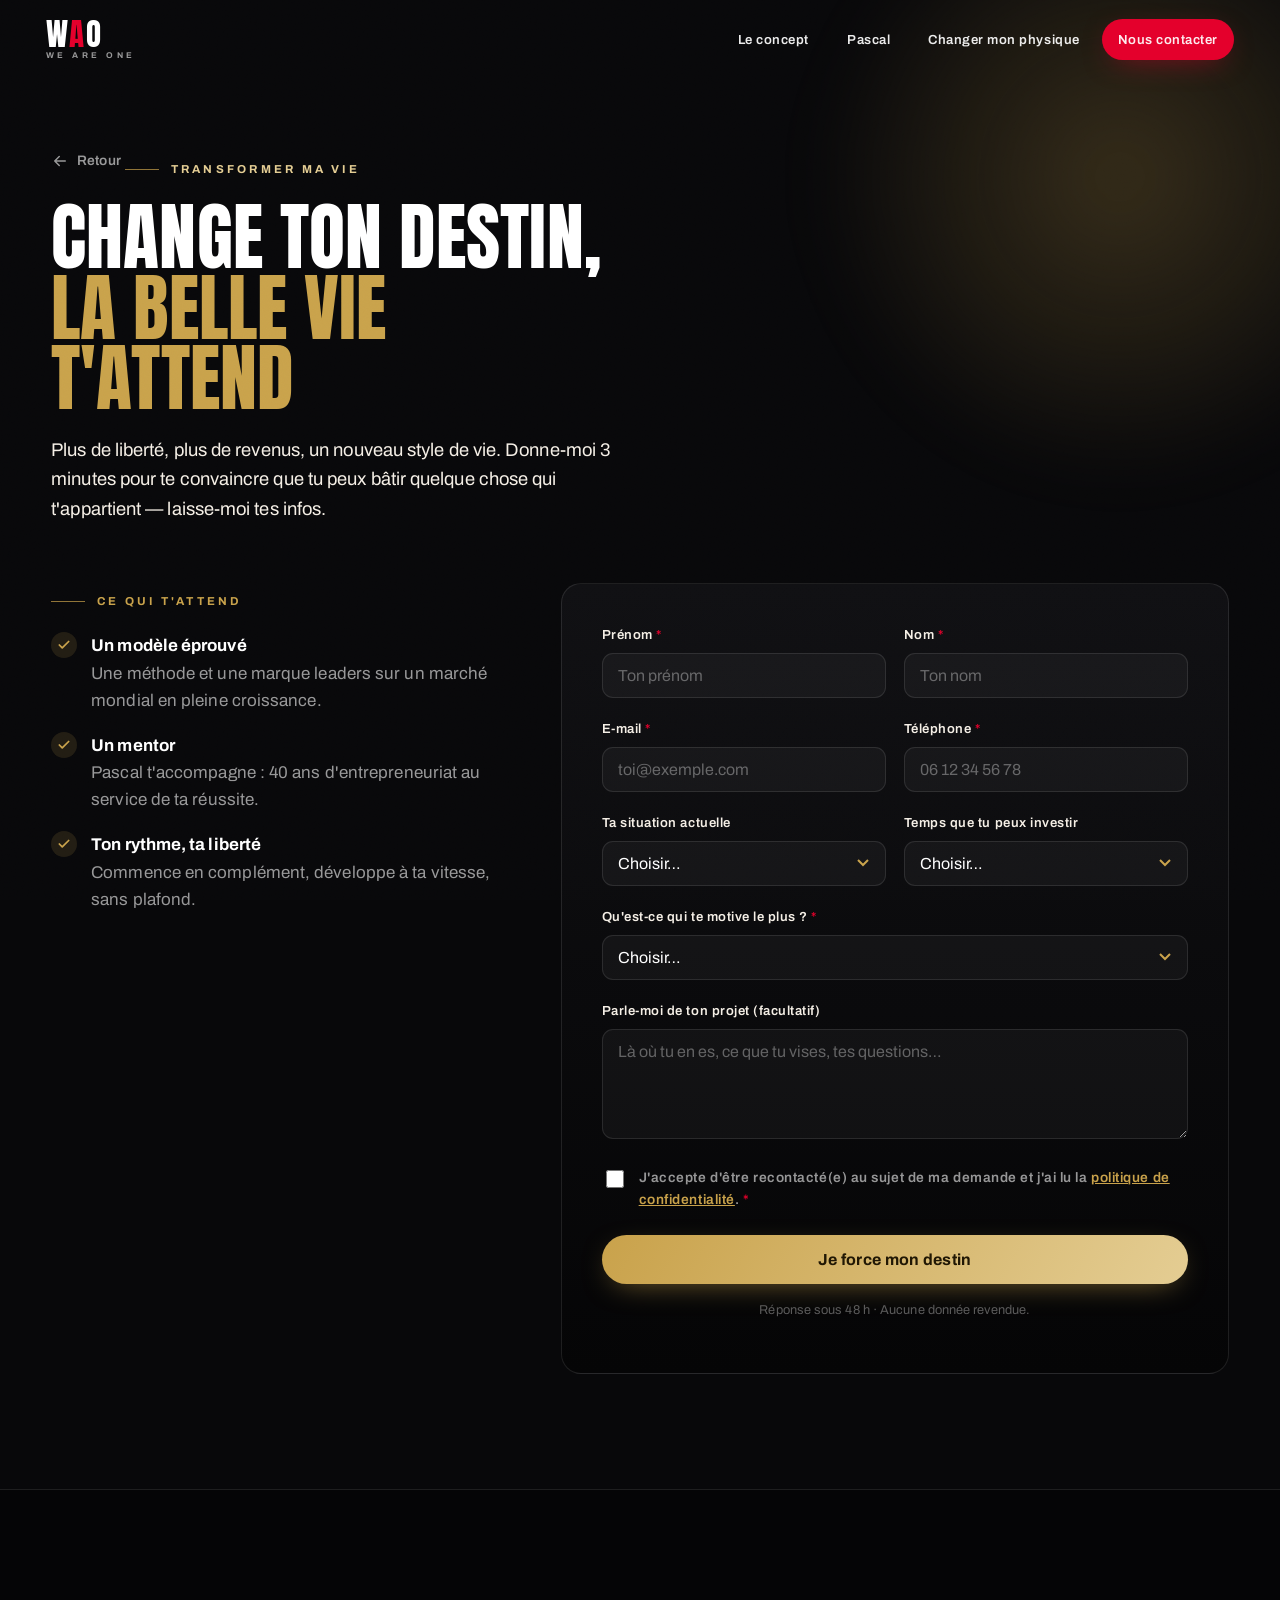
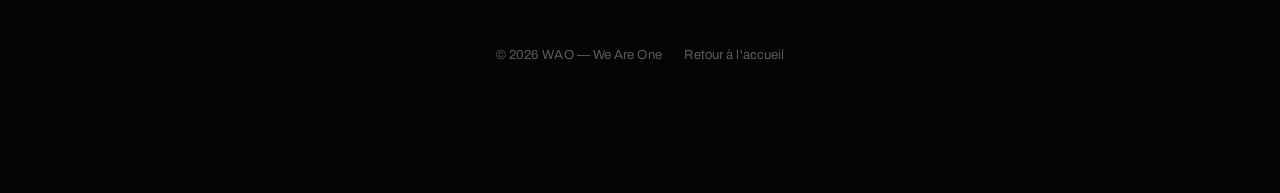
==== lifestyle.html @ ce367c1b "Ajout de la landing page de recrutement WAO (We Are One) - Page d'accueil (index.html) : hero avec s" ====
<!DOCTYPE html>
<html lang="fr">
<head>
  <meta charset="UTF-8" />
  <meta name="viewport" content="width=device-width, initial-scale=1.0" />
  <title>Changer de vie — WAO</title>
  <meta name="description" content="Plus de liberté, plus de revenus, un nouveau style de vie. Deviens entrepreneur avec WAO : laisse-nous tes infos." />
  <link rel="preconnect" href="https://fonts.googleapis.com" />
  <link rel="preconnect" href="https://fonts.gstatic.com" crossorigin />
  <link href="https://fonts.googleapis.com/css2?family=Anton&family=Archivo:wght@400;500;600;700;800;900&display=swap" rel="stylesheet" />
  <script>document.documentElement.classList.add("js");</script>
  <link rel="stylesheet" href="assets/styles.css" />
</head>
<body>

  <header class="site-header">
    <a href="index.html" class="logo" aria-label="WAO — We Are One">
      <span class="mark">W<b>A</b>O</span>
      <span class="tag">We Are One</span>
    </a>
    <nav class="nav" aria-label="Navigation">
      <a href="index.html#concept">Le concept</a>
      <a href="index.html#pascal">Pascal</a>
      <a href="physique.html">Changer mon physique</a>
      <a href="index.html#contact" class="btn header-cta">Nous contacter</a>
    </nav>
    <button class="nav-toggle" aria-label="Ouvrir le menu"><span></span><span></span><span></span></button>
  </header>

  <section class="form-hero life">
    <div class="wrap">
      <a href="index.html#choix" class="back-link">
        <svg viewBox="0 0 24 24" width="18" height="18" fill="none" stroke="currentColor" stroke-width="2" stroke-linecap="round" stroke-linejoin="round"><path d="M19 12H5M11 6l-6 6 6 6"/></svg>
        Retour
      </a>
      <p class="eyebrow reveal in" style="color:var(--gold-lt);">Transformer ma vie</p>
      <h1 class="reveal in">Change ton destin, <span class="hl">la belle vie t'attend</span></h1>
      <p class="lede reveal in d1">
        Plus de liberté, plus de revenus, un nouveau style de vie. Donne-moi 3 minutes pour te
        convaincre que tu peux bâtir quelque chose qui t'appartient — laisse-moi tes infos.
      </p>
    </div>
  </section>

  <section class="wrap">
    <div class="form-layout">
      <aside class="form-side reveal in">
        <p class="eyebrow">Ce qui t'attend</p>
        <ul>
          <li>
            <span class="tick"><svg viewBox="0 0 24 24" fill="none" stroke="currentColor" stroke-width="3" stroke-linecap="round" stroke-linejoin="round"><path d="M20 6L9 17l-5-5"/></svg></span>
            <span><b>Un modèle éprouvé</b>Une méthode et une marque leaders sur un marché mondial en pleine croissance.</span>
          </li>
          <li>
            <span class="tick"><svg viewBox="0 0 24 24" fill="none" stroke="currentColor" stroke-width="3" stroke-linecap="round" stroke-linejoin="round"><path d="M20 6L9 17l-5-5"/></svg></span>
            <span><b>Un mentor</b>Pascal t'accompagne : 40 ans d'entrepreneuriat au service de ta réussite.</span>
          </li>
          <li>
            <span class="tick"><svg viewBox="0 0 24 24" fill="none" stroke="currentColor" stroke-width="3" stroke-linecap="round" stroke-linejoin="round"><path d="M20 6L9 17l-5-5"/></svg></span>
            <span><b>Ton rythme, ta liberté</b>Commence en complément, développe à ta vitesse, sans plafond.</span>
          </li>
        </ul>
      </aside>

      <div class="reveal in d1">
        <form class="wao-form" data-form="lifestyle" novalidate>
          <input type="hidden" name="_parcours" value="Transformer ma vie" />
          <div class="field row">
            <div class="field">
              <label for="prenom">Prénom <span class="req">*</span></label>
              <input id="prenom" name="prenom" type="text" placeholder="Ton prénom" required />
            </div>
            <div class="field">
              <label for="nom">Nom <span class="req">*</span></label>
              <input id="nom" name="nom" type="text" placeholder="Ton nom" required />
            </div>
          </div>

          <div class="field row">
            <div class="field">
              <label for="email">E-mail <span class="req">*</span></label>
              <input id="email" name="email" type="email" placeholder="toi@exemple.com" required />
            </div>
            <div class="field">
              <label for="tel">Téléphone <span class="req">*</span></label>
              <input id="tel" name="telephone" type="tel" placeholder="06 12 34 56 78" required />
            </div>
          </div>

          <div class="field row">
            <div class="field">
              <label for="situation">Ta situation actuelle</label>
              <select id="situation" name="situation">
                <option value="" disabled selected>Choisir…</option>
                <option>Salarié(e)</option>
                <option>Indépendant(e) / entrepreneur(e)</option>
                <option>En recherche d'opportunité</option>
                <option>Étudiant(e)</option>
                <option>Autre</option>
              </select>
            </div>
            <div class="field">
              <label for="dispo">Temps que tu peux investir</label>
              <select id="dispo" name="disponibilite">
                <option value="" disabled selected>Choisir…</option>
                <option>Quelques heures par semaine</option>
                <option>Mi-temps</option>
                <option>Temps plein</option>
              </select>
            </div>
          </div>

          <div class="field">
            <label for="motivation">Qu'est-ce qui te motive le plus ? <span class="req">*</span></label>
            <select id="motivation" name="motivation" required>
              <option value="" disabled selected>Choisir…</option>
              <option>Gagner un revenu complémentaire</option>
              <option>Devenir financièrement indépendant(e)</option>
              <option>Plus de liberté / gérer mon temps</option>
              <option>Entreprendre et me lancer un défi</option>
              <option>Rencontrer et aider les autres</option>
            </select>
          </div>

          <div class="field">
            <label for="message">Parle-moi de ton projet (facultatif)</label>
            <textarea id="message" name="message" placeholder="Là où tu en es, ce que tu vises, tes questions…"></textarea>
          </div>

          <label class="consent">
            <input type="checkbox" name="consentement" required />
            <span>J'accepte d'être recontacté(e) au sujet de ma demande et j'ai lu la
              <a href="#">politique de confidentialité</a>. <span class="req">*</span></span>
          </label>

          <button type="submit" class="btn gold">Je force mon destin</button>
          <p class="form-note">Réponse sous 48 h · Aucune donnée revendue.</p>
        </form>

        <div class="form-success">
          <div class="check"><svg viewBox="0 0 24 24" fill="none" stroke="currentColor" stroke-width="2.4" stroke-linecap="round" stroke-linejoin="round"><path d="M20 6L9 17l-5-5"/></svg></div>
          <h3>Bienvenue dans l'aventure ! ✨</h3>
          <p>Merci, ta demande est bien reçue. On revient vers toi très vite pour parler de ton projet.</p>
        </div>
      </div>
    </div>
  </section>

  <footer class="section footer">
    <div class="wrap">
      <div class="legal" style="border:0;">
        <span>© <span data-year>2026</span> WAO — We Are One</span>
        <a href="index.html">Retour à l'accueil</a>
      </div>
    </div>
  </footer>

  <script src="assets/main.js"></script>
  <script src="assets/form.js"></script>
</body>
</html>
---- assets/styles.css ----
/* ============================================================
   WAO — We Are One · Landing de recrutement
   Thème : noir luxe, énergie rouge, prestige or
   ============================================================ */

/* ---------- Tokens ---------- */
:root {
  --black:   #08080a;
  --ink:     #050506;
  --panel:   #101013;
  --panel-2: #16161a;
  --line:    rgba(255,255,255,.10);

  --red:     #e4002b;
  --red-hot: #ff2340;
  --gold:    #c9a24b;
  --gold-lt: #e4cd93;
  --cream:   #f5efe6;

  --white:   #ffffff;
  --text:    rgba(255,255,255,.92);
  --muted:   rgba(255,255,255,.58);
  --faint:   rgba(255,255,255,.34);

  --maxw: 1200px;
  --ease: cubic-bezier(.22,.61,.36,1);

  --font-display: "Anton", "Archivo", system-ui, sans-serif;
  --font-head:    "Archivo", system-ui, sans-serif;
  --font-body:    "Archivo", system-ui, sans-serif;
}

/* ---------- Reset ---------- */
*, *::before, *::after { box-sizing: border-box; }
html { scroll-behavior: smooth; -webkit-text-size-adjust: 100%; }
body {
  margin: 0;
  background: var(--black);
  color: var(--text);
  font-family: var(--font-body);
  font-size: 17px;
  line-height: 1.6;
  font-weight: 400;
  letter-spacing: .005em;
  overflow-x: hidden;
  -webkit-font-smoothing: antialiased;
  text-rendering: optimizeLegibility;
}
img { max-width: 100%; display: block; }
a { color: inherit; text-decoration: none; }
button { font-family: inherit; cursor: pointer; }
h1, h2, h3 { margin: 0; font-weight: 700; line-height: 1.02; }

/* Grain overlay for atmosphere/depth */
body::before {
  content: "";
  position: fixed;
  inset: 0;
  pointer-events: none;
  z-index: 9999;
  opacity: .05;
  mix-blend-mode: overlay;
  background-image: url("data:image/svg+xml,%3Csvg xmlns='http://www.w3.org/2000/svg' width='140' height='140'%3E%3Cfilter id='n'%3E%3CfeTurbulence type='fractalNoise' baseFrequency='0.85' numOctaves='3'/%3E%3C/filter%3E%3Crect width='100%25' height='100%25' filter='url(%23n)'/%3E%3C/svg%3E");
}

.wrap { width: min(92%, var(--maxw)); margin-inline: auto; }
.section { padding: clamp(72px, 10vw, 140px) 0; position: relative; }

/* ---------- Section label ---------- */
.eyebrow {
  display: inline-flex;
  align-items: center;
  gap: 12px;
  font-family: var(--font-head);
  font-size: .72rem;
  font-weight: 700;
  letter-spacing: .28em;
  text-transform: uppercase;
  color: var(--gold);
  margin: 0 0 22px;
}
.eyebrow::before {
  content: "";
  width: 34px;
  height: 1px;
  background: var(--gold);
  opacity: .7;
}

/* ============================================================
   HEADER
   ============================================================ */
.site-header {
  position: fixed;
  top: 0; left: 0; right: 0;
  z-index: 1000;
  display: flex;
  align-items: center;
  justify-content: space-between;
  gap: 20px;
  padding: 18px clamp(18px, 4vw, 46px);
  transition: background .4s var(--ease), backdrop-filter .4s var(--ease), padding .4s var(--ease);
}
.site-header.scrolled {
  background: rgba(8,8,10,.82);
  backdrop-filter: blur(14px);
  border-bottom: 1px solid var(--line);
  padding-top: 12px;
  padding-bottom: 12px;
}

/* Logo */
.logo { display: flex; flex-direction: column; line-height: 1; }
.logo .mark {
  font-family: var(--font-display);
  font-size: 1.95rem;
  letter-spacing: .04em;
  color: var(--white);
  text-transform: uppercase;
}
.logo .mark b { color: var(--red); font-weight: inherit; }
.logo .tag {
  font-family: var(--font-head);
  font-size: .52rem;
  font-weight: 700;
  letter-spacing: .42em;
  color: var(--muted);
  text-transform: uppercase;
  margin-top: 3px;
}

/* Nav */
.nav { display: flex; align-items: center; gap: 6px; }
.nav a {
  font-family: var(--font-head);
  font-size: .82rem;
  font-weight: 600;
  letter-spacing: .04em;
  color: var(--text);
  padding: 10px 16px;
  border-radius: 999px;
  transition: color .25s var(--ease), background .25s var(--ease);
}
.nav a:hover { color: var(--white); background: rgba(255,255,255,.06); }

.btn {
  --bg: var(--red);
  display: inline-flex;
  align-items: center;
  gap: 10px;
  font-family: var(--font-head);
  font-weight: 700;
  font-size: .9rem;
  letter-spacing: .02em;
  color: var(--white);
  background: var(--bg);
  padding: 13px 24px;
  border: 0;
  border-radius: 999px;
  transition: transform .25s var(--ease), box-shadow .25s var(--ease), background .25s var(--ease);
  box-shadow: 0 8px 30px -12px rgba(228,0,43,.7);
}
.btn:hover { transform: translateY(-2px); box-shadow: 0 16px 40px -12px rgba(228,0,43,.85); }
.btn.ghost {
  background: transparent;
  border: 1px solid var(--line);
  box-shadow: none;
  color: var(--text);
}
.btn.ghost:hover { border-color: var(--gold); color: var(--white); }
.btn.gold { --bg: linear-gradient(120deg, var(--gold), var(--gold-lt)); color: #201704; box-shadow: 0 8px 30px -12px rgba(201,162,75,.7); }

.nav-toggle { display: none; }

/* ============================================================
   HERO
   ============================================================ */
.hero {
  position: relative;
  min-height: 100svh;
  display: flex;
  align-items: center;
  padding: 140px 0 80px;
  overflow: hidden;
}
.hero::after { /* red atmospheric glow */
  content: "";
  position: absolute;
  top: -18%; right: -14%;
  width: 62vw; height: 62vw;
  background: radial-gradient(circle, rgba(228,0,43,.30), transparent 62%);
  filter: blur(30px);
  pointer-events: none;
  z-index: 0;
}
.hero::before { /* subtle gold pool bottom-left */
  content: "";
  position: absolute;
  bottom: -25%; left: -18%;
  width: 55vw; height: 55vw;
  background: radial-gradient(circle, rgba(201,162,75,.14), transparent 60%);
  filter: blur(20px);
  pointer-events: none;
  z-index: 0;
}
.hero .wrap { position: relative; z-index: 2; }
.hero-grid {
  display: grid;
  grid-template-columns: 1.15fr .85fr;
  gap: clamp(40px, 6vw, 90px);
  align-items: center;
}

.hero h1 {
  font-family: var(--font-display);
  font-weight: 400;
  text-transform: uppercase;
  font-size: clamp(2.7rem, 6.6vw, 5.4rem);
  line-height: .96;
  letter-spacing: .005em;
  color: var(--white);
}
.hero h1 .accent { color: var(--red); display: block; }
.hero .lede {
  font-family: var(--font-head);
  font-weight: 500;
  font-size: clamp(1.05rem, 1.7vw, 1.4rem);
  color: var(--cream);
  max-width: 34ch;
  margin: 28px 0 0;
}
.hero .quote {
  font-style: italic;
  color: var(--muted);
  border-left: 2px solid var(--gold);
  padding-left: 18px;
  margin: 26px 0 34px;
  max-width: 40ch;
}
.hero-cta { display: flex; flex-wrap: wrap; gap: 14px; }

/* Stats stack */
.stats { display: grid; gap: 30px; }
.stat {
  border-left: 2px solid rgba(228,0,43,.55);
  padding-left: 22px;
}
.stat .num {
  font-family: var(--font-display);
  font-weight: 400;
  font-size: clamp(2.6rem, 5vw, 4rem);
  line-height: 1;
  color: var(--red);
  letter-spacing: .01em;
}
.stat .num .unit { font-size: .5em; color: var(--gold); margin-left: .12em; }
.stat p { margin: 10px 0 0; color: var(--muted); font-size: .96rem; max-width: 30ch; }

/* Scroll cue */
.scroll-cue {
  position: absolute;
  bottom: 26px; left: 50%;
  transform: translateX(-50%);
  z-index: 3;
  font-family: var(--font-head);
  font-size: .66rem;
  letter-spacing: .3em;
  text-transform: uppercase;
  color: var(--faint);
  display: flex;
  flex-direction: column;
  align-items: center;
  gap: 10px;
}
.scroll-cue span::after {
  content: "";
  display: block;
  width: 1px; height: 42px;
  margin: 8px auto 0;
  background: linear-gradient(var(--gold), transparent);
  animation: cue 2s var(--ease) infinite;
}
@keyframes cue { 0%,100%{opacity:.3; transform:scaleY(.7)} 50%{opacity:1; transform:scaleY(1)} }

/* ============================================================
   CONCEPT / AVANTAGES
   ============================================================ */
.lead-head {
  font-family: var(--font-head);
  font-weight: 800;
  font-size: clamp(1.9rem, 4vw, 3.1rem);
  line-height: 1.04;
  max-width: 20ch;
  letter-spacing: -.01em;
}
.lead-head em { color: var(--gold); font-style: normal; }
.section-intro {
  display: grid;
  grid-template-columns: 1fr 1fr;
  gap: clamp(24px, 5vw, 70px);
  align-items: end;
  margin-bottom: 60px;
}
.section-intro p { color: var(--muted); margin: 0; }

.cards {
  display: grid;
  grid-template-columns: repeat(3, 1fr);
  gap: 20px;
}
.feature {
  background: linear-gradient(180deg, var(--panel), var(--ink));
  border: 1px solid var(--line);
  border-radius: 18px;
  padding: 30px 26px 34px;
  transition: transform .35s var(--ease), border-color .35s var(--ease), box-shadow .35s var(--ease);
  position: relative;
  overflow: hidden;
}
.feature::before {
  content: "";
  position: absolute;
  inset: 0 0 auto 0;
  height: 2px;
  background: linear-gradient(90deg, var(--red), var(--gold));
  transform: scaleX(0);
  transform-origin: left;
  transition: transform .4s var(--ease);
}
.feature:hover { transform: translateY(-6px); border-color: rgba(201,162,75,.4); box-shadow: 0 30px 60px -30px rgba(0,0,0,.8); }
.feature:hover::before { transform: scaleX(1); }
.feature .ic {
  width: 46px; height: 46px;
  display: grid; place-items: center;
  border-radius: 12px;
  background: rgba(228,0,43,.12);
  color: var(--red);
  margin-bottom: 20px;
}
.feature .ic svg { width: 24px; height: 24px; }
.feature h3 {
  font-family: var(--font-head);
  font-size: 1.2rem;
  font-weight: 700;
  margin-bottom: 10px;
}
.feature p { color: var(--muted); font-size: .95rem; margin: 0; }

/* ============================================================
   PASCAL
   ============================================================ */
.pascal { background: linear-gradient(180deg, var(--ink), var(--black)); position: relative; }
.pascal-grid {
  display: grid;
  grid-template-columns: .95fr 1.05fr;
  gap: clamp(30px, 5vw, 70px);
  align-items: center;
}
.pascal-photo {
  position: relative;
  border-radius: 20px;
  overflow: hidden;
  aspect-ratio: 4 / 5;
  border: 1px solid var(--line);
}
.pascal-photo img {
  width: 100%; height: 100%;
  object-fit: cover;
  object-position: 50% 22%;
  filter: contrast(1.05) saturate(1.05) brightness(.98);
  transition: transform .8s var(--ease);
}
.pascal-photo:hover img { transform: scale(1.04); }
.pascal-photo::after { /* dark + red grade fade */
  content: "";
  position: absolute; inset: 0;
  background:
    linear-gradient(180deg, transparent 40%, rgba(8,8,10,.85) 100%),
    linear-gradient(90deg, rgba(228,0,43,.12), transparent 55%);
}
.pascal-photo .badge {
  position: absolute;
  left: 20px; bottom: 20px;
  z-index: 2;
  font-family: var(--font-head);
  font-weight: 800;
  letter-spacing: .12em;
  text-transform: uppercase;
  font-size: .74rem;
  color: var(--gold-lt);
}
.pascal-photo .badge b { display:block; color:#fff; font-family: var(--font-display); font-weight:400; font-size:1.5rem; letter-spacing:.03em; }

.pascal h2 {
  font-family: var(--font-display);
  font-weight: 400;
  text-transform: uppercase;
  font-size: clamp(2.4rem, 5vw, 3.8rem);
  line-height: .98;
  color: var(--white);
}
.pascal .role {
  font-family: var(--font-head);
  font-weight: 800;
  color: var(--gold);
  letter-spacing: .06em;
  text-transform: uppercase;
  font-size: 1.02rem;
  margin: 10px 0 22px;
}
.pascal .story { color: var(--muted); max-width: 46ch; }
.pascal .story + .story { margin-top: 14px; }

.pascal-stats {
  display: grid;
  grid-template-columns: repeat(4, 1fr);
  gap: 18px 26px;
  margin: 34px 0 30px;
  padding-top: 30px;
  border-top: 1px solid var(--line);
}
.pascal-stats .ps .n {
  font-family: var(--font-display);
  font-weight: 400;
  font-size: clamp(1.7rem, 3vw, 2.3rem);
  color: var(--white);
  line-height: 1;
}
.pascal-stats .ps .l {
  font-family: var(--font-head);
  font-size: .68rem;
  font-weight: 700;
  letter-spacing: .08em;
  text-transform: uppercase;
  color: var(--gold);
  margin-top: 6px;
}
.hashtag {
  font-family: var(--font-display);
  font-weight: 400;
  text-transform: uppercase;
  font-size: clamp(1.4rem, 3vw, 2.1rem);
  color: var(--white);
  letter-spacing: .02em;
}
.hashtag b { color: var(--red); font-weight: inherit; }

/* ============================================================
   VIDEO
   ============================================================ */
.video-sec { text-align: center; background: var(--ink); }
.video-frame {
  position: relative;
  width: min(100%, 960px);
  margin: 0 auto 44px;
  aspect-ratio: 16 / 9;
  border-radius: 18px;
  overflow: hidden;
  border: 1px solid var(--line);
  background:
    radial-gradient(120% 120% at 50% 0%, rgba(228,0,43,.18), transparent 60%),
    linear-gradient(180deg, var(--panel-2), #000);
  cursor: pointer;
}
.video-frame img { position:absolute; inset:0; width:100%; height:100%; object-fit:cover; object-position:50% 26%; opacity:.5; }
.video-frame .play {
  position: absolute;
  inset: 0;
  margin: auto;
  width: 84px; height: 84px;
  border-radius: 50%;
  background: rgba(255,255,255,.14);
  backdrop-filter: blur(6px);
  border: 1px solid rgba(255,255,255,.5);
  display: grid; place-items: center;
  transition: transform .3s var(--ease), background .3s var(--ease);
}
.video-frame .play::after {
  content: "";
  border-style: solid;
  border-width: 13px 0 13px 22px;
  border-color: transparent transparent transparent #fff;
  margin-left: 5px;
}
.video-frame:hover .play { transform: scale(1.1); background: var(--red); }
.video-frame .play-ring {
  position:absolute; inset:0; margin:auto; width:84px;height:84px;border-radius:50%;
  box-shadow:0 0 0 0 rgba(228,0,43,.5); animation: ring 2.4s var(--ease) infinite;
}
@keyframes ring { to { box-shadow:0 0 0 34px rgba(228,0,43,0);} }
.video-sec h2 {
  font-family: var(--font-display);
  font-weight: 400;
  text-transform: uppercase;
  font-size: clamp(2.6rem, 8vw, 6rem);
  line-height: .9;
  color: var(--white);
}
.video-sec .sub { color: var(--muted); font-size: 1.1rem; margin-top: 12px; }

/* ============================================================
   CHOICE (les 2 chemins)
   ============================================================ */
.choice { background: var(--black); }
.choice-head { text-align:center; margin-bottom: 56px; }
.choice-head h2 {
  font-family: var(--font-head);
  font-weight: 800;
  font-size: clamp(2rem, 4.4vw, 3.4rem);
  line-height: 1.03;
  letter-spacing: -.01em;
}
.choice-head h2 em { color: var(--red); font-style: normal; }
.choice-head p { color: var(--muted); max-width: 52ch; margin: 16px auto 0; }

.paths {
  display: grid;
  grid-template-columns: 1fr 1fr;
  gap: 22px;
}
.path {
  position: relative;
  display: flex;
  flex-direction: column;
  justify-content: flex-end;
  min-height: 440px;
  padding: 38px;
  border-radius: 22px;
  overflow: hidden;
  border: 1px solid var(--line);
  isolation: isolate;
  transition: transform .4s var(--ease), border-color .4s var(--ease);
}
.path::before { /* art background */
  content: "";
  position: absolute; inset: 0; z-index: -2;
  transition: transform .8s var(--ease);
}
.path::after { /* dark veil */
  content: "";
  position: absolute; inset: 0; z-index: -1;
  background: linear-gradient(180deg, rgba(8,8,10,.35) 0%, rgba(8,8,10,.55) 45%, rgba(8,8,10,.92) 100%);
}
.path.body::before {
  background:
    radial-gradient(90% 70% at 80% 15%, rgba(228,0,43,.55), transparent 60%),
    linear-gradient(150deg, #2a0a12, #120406 60%);
}
.path.life::before {
  background:
    radial-gradient(90% 70% at 80% 15%, rgba(201,162,75,.5), transparent 60%),
    linear-gradient(150deg, #241d0d, #0d0a04 60%);
}
.path:hover { transform: translateY(-8px); }
.path.body:hover { border-color: rgba(228,0,43,.6); }
.path.life:hover { border-color: rgba(201,162,75,.6); }
.path:hover::before { transform: scale(1.08); }

.path .kicker {
  font-family: var(--font-head);
  font-size: .72rem;
  font-weight: 700;
  letter-spacing: .22em;
  text-transform: uppercase;
  margin-bottom: 14px;
}
.path.body .kicker { color: var(--red-hot); }
.path.life .kicker { color: var(--gold-lt); }
.path h3 {
  font-family: var(--font-display);
  font-weight: 400;
  text-transform: uppercase;
  font-size: clamp(1.9rem, 3.4vw, 2.9rem);
  line-height: .98;
  color: #fff;
  margin-bottom: 12px;
}
.path p { color: rgba(255,255,255,.72); max-width: 34ch; margin: 0 0 26px; }
.path .go {
  display: inline-flex;
  align-items: center;
  gap: 12px;
  font-family: var(--font-head);
  font-weight: 700;
  letter-spacing: .02em;
  color: #fff;
  align-self: flex-start;
  padding: 13px 24px;
  border-radius: 999px;
  border: 1px solid rgba(255,255,255,.35);
  transition: gap .25s var(--ease), background .25s var(--ease), border-color .25s var(--ease);
}
.path.body .go:hover { background: var(--red); border-color: var(--red); gap: 18px; }
.path.life .go:hover { background: linear-gradient(120deg,var(--gold),var(--gold-lt)); border-color: var(--gold); color:#201704; gap: 18px; }
.path .go svg { width: 18px; height: 18px; }
.path .idx {
  position: absolute;
  top: 30px; right: 34px;
  font-family: var(--font-display);
  font-size: 3.4rem;
  color: rgba(255,255,255,.12);
  line-height: 1;
}

/* ============================================================
   FOOTER
   ============================================================ */
.footer { background: var(--ink); border-top: 1px solid var(--line); text-align: center; }
.footer .big {
  font-family: var(--font-display);
  font-weight: 400;
  text-transform: uppercase;
  font-size: clamp(2rem, 6vw, 4.4rem);
  line-height: .96;
  color: #fff;
}
.footer .big b { color: var(--gold); font-weight: inherit; }
.footer .sub { color: var(--muted); margin: 16px auto 34px; max-width: 46ch; }
.socials { display: flex; justify-content: center; gap: 14px; margin-bottom: 44px; }
.socials a {
  width: 46px; height: 46px;
  display: grid; place-items: center;
  border-radius: 50%;
  border: 1px solid var(--line);
  color: var(--text);
  transition: transform .25s var(--ease), background .25s var(--ease), color .25s var(--ease), border-color .25s var(--ease);
}
.socials a:hover { transform: translateY(-4px); background: var(--red); border-color: var(--red); color: #fff; }
.socials svg { width: 20px; height: 20px; }
.footer .legal {
  border-top: 1px solid var(--line);
  padding-top: 26px;
  color: var(--faint);
  font-size: .82rem;
  display: flex; flex-wrap: wrap; gap: 8px 22px; justify-content: center;
}

/* ============================================================
   FORM PAGES
   ============================================================ */
.form-hero {
  padding: 150px 0 40px;
  position: relative;
  overflow: hidden;
}
.form-hero::after {
  content:""; position:absolute; top:-30%; right:-15%;
  width:55vw;height:55vw; filter:blur(30px); pointer-events:none; z-index:0;
}
.form-hero.body::after { background: radial-gradient(circle, rgba(228,0,43,.28), transparent 62%); }
.form-hero.life::after { background: radial-gradient(circle, rgba(201,162,75,.24), transparent 62%); }
.form-hero .wrap { position: relative; z-index: 2; }
.back-link {
  display:inline-flex; align-items:center; gap:8px;
  font-family:var(--font-head); font-weight:600; font-size:.86rem;
  color: var(--muted); margin-bottom: 30px;
  transition: color .2s var(--ease), gap .2s var(--ease);
}
.back-link:hover { color: #fff; gap: 12px; }
.form-hero h1 {
  font-family: var(--font-display);
  font-weight: 400;
  text-transform: uppercase;
  font-size: clamp(2.4rem, 6vw, 4.6rem);
  line-height: .96;
  color: #fff;
  max-width: 16ch;
}
.form-hero.body h1 .hl { color: var(--red); }
.form-hero.life h1 .hl { color: var(--gold); }
.form-hero .lede { color: var(--cream); font-size: 1.15rem; max-width: 52ch; margin-top: 22px; }

.form-layout {
  display: grid;
  grid-template-columns: .8fr 1.2fr;
  gap: clamp(30px, 5vw, 70px);
  padding-bottom: clamp(70px, 9vw, 130px);
  align-items: start;
}
.form-side .eyebrow { color: var(--gold); }
.form-side ul { list-style: none; padding: 0; margin: 0; display: grid; gap: 18px; }
.form-side li {
  display: grid;
  grid-template-columns: auto 1fr;
  gap: 14px;
  align-items: start;
  color: var(--muted);
}
.form-side li .tick {
  width: 26px; height: 26px; border-radius: 50%;
  display: grid; place-items: center; flex: none;
  background: rgba(201,162,75,.14); color: var(--gold);
}
.form-side li .tick svg { width: 14px; height: 14px; }
.form-side li b { color: var(--white); font-weight: 700; display: block; font-family: var(--font-head); }

form.wao-form {
  background: linear-gradient(180deg, var(--panel), var(--ink));
  border: 1px solid var(--line);
  border-radius: 20px;
  padding: clamp(24px, 4vw, 40px);
}
.field { margin-bottom: 20px; }
.field.row { display: grid; grid-template-columns: 1fr 1fr; gap: 18px; }
.field.row .field { margin-bottom: 0; }
label {
  display: block;
  font-family: var(--font-head);
  font-size: .82rem;
  font-weight: 600;
  letter-spacing: .04em;
  color: var(--cream);
  margin-bottom: 8px;
}
label .req { color: var(--red); }
input, select, textarea {
  width: 100%;
  background: rgba(255,255,255,.04);
  border: 1px solid var(--line);
  border-radius: 11px;
  color: #fff;
  font-family: var(--font-body);
  font-size: 1rem;
  padding: 13px 15px;
  transition: border-color .2s var(--ease), background .2s var(--ease), box-shadow .2s var(--ease);
}
input::placeholder, textarea::placeholder { color: var(--faint); }
input:focus, select:focus, textarea:focus {
  outline: none;
  border-color: var(--gold);
  background: rgba(255,255,255,.06);
  box-shadow: 0 0 0 3px rgba(201,162,75,.15);
}
select { appearance: none; background-image: url("data:image/svg+xml,%3Csvg xmlns='http://www.w3.org/2000/svg' width='14' height='14' fill='none' stroke='%23c9a24b' stroke-width='2'%3E%3Cpath d='M2 4l5 5 5-5'/%3E%3C/svg%3E"); background-repeat:no-repeat; background-position: right 15px center; padding-right: 40px; }
textarea { resize: vertical; min-height: 110px; }
.consent {
  display: grid; grid-template-columns: auto 1fr; gap: 12px; align-items: start;
  font-size: .86rem; color: var(--muted); margin: 4px 0 24px;
}
.consent input { width: 18px; height: 18px; accent-color: var(--red); margin-top: 3px; }
.consent a { color: var(--gold); text-decoration: underline; }
form.wao-form .btn { width: 100%; justify-content: center; font-size: 1rem; padding: 16px; }
.form-note { text-align:center; color: var(--faint); font-size: .8rem; margin-top: 16px; }

.form-success {
  display: none;
  text-align: center;
  padding: 40px 20px;
}
.form-success.show { display: block; animation: pop .5s var(--ease); }
@keyframes pop { from { opacity:0; transform: translateY(14px);} to {opacity:1; transform:none;} }
.form-success .check {
  width: 72px; height: 72px; border-radius: 50%;
  margin: 0 auto 22px; display: grid; place-items: center;
  background: rgba(201,162,75,.16); color: var(--gold);
}
.form-success .check svg { width: 34px; height: 34px; }
.form-success h3 { font-family: var(--font-head); font-size: 1.6rem; margin-bottom: 10px; }
.form-success p { color: var(--muted); max-width: 40ch; margin: 0 auto; }

/* ============================================================
   Reveal animation
   ============================================================ */
/* Visible par défaut ; masqué uniquement si le JS est actif (classe .js) */
.js .reveal { opacity: 0; transform: translateY(28px); transition: opacity .8s var(--ease), transform .8s var(--ease); }
.js .reveal.in { opacity: 1; transform: none; }
.reveal.d1 { transition-delay: .08s; }
.reveal.d2 { transition-delay: .16s; }
.reveal.d3 { transition-delay: .24s; }
.reveal.d4 { transition-delay: .32s; }

/* ============================================================
   Responsive
   ============================================================ */
@media (max-width: 980px) {
  .hero-grid { grid-template-columns: 1fr; gap: 48px; }
  .stats { grid-template-columns: repeat(3, 1fr); }
  .pascal-grid { grid-template-columns: 1fr; }
  .pascal-photo { max-width: 460px; }
  .cards { grid-template-columns: 1fr; }
  .section-intro { grid-template-columns: 1fr; align-items: start; gap: 18px; }
  .form-layout { grid-template-columns: 1fr; }
  .form-side { order: 2; }
}
@media (max-width: 760px) {
  .nav { display: none; }
  .nav.open {
    display: flex; flex-direction: column; align-items: stretch;
    position: absolute; top: 100%; left: 0; right: 0;
    background: rgba(8,8,10,.97); backdrop-filter: blur(14px);
    border-bottom: 1px solid var(--line);
    padding: 14px 20px 22px;
  }
  .nav.open a { padding: 14px 8px; border-bottom: 1px solid var(--line); border-radius: 0; }
  .nav.open .btn { margin-top: 14px; justify-content: center; }
  .nav-toggle {
    display: grid; place-items: center; gap: 5px;
    width: 44px; height: 44px; background: transparent; border: 1px solid var(--line); border-radius: 12px;
  }
  .nav-toggle span { width: 20px; height: 2px; background: #fff; display: block; transition: .3s var(--ease); }
  .header-cta { display: none; }
  .paths { grid-template-columns: 1fr; }
  .stats { grid-template-columns: 1fr; }
  .pascal-stats { grid-template-columns: repeat(2, 1fr); }
  .field.row { grid-template-columns: 1fr; gap: 0; }
  .field.row .field { margin-bottom: 20px; }
}

@media (prefers-reduced-motion: reduce) {
  * { animation: none !important; scroll-behavior: auto !important; }
  .reveal { opacity: 1; transform: none; transition: none; }
}
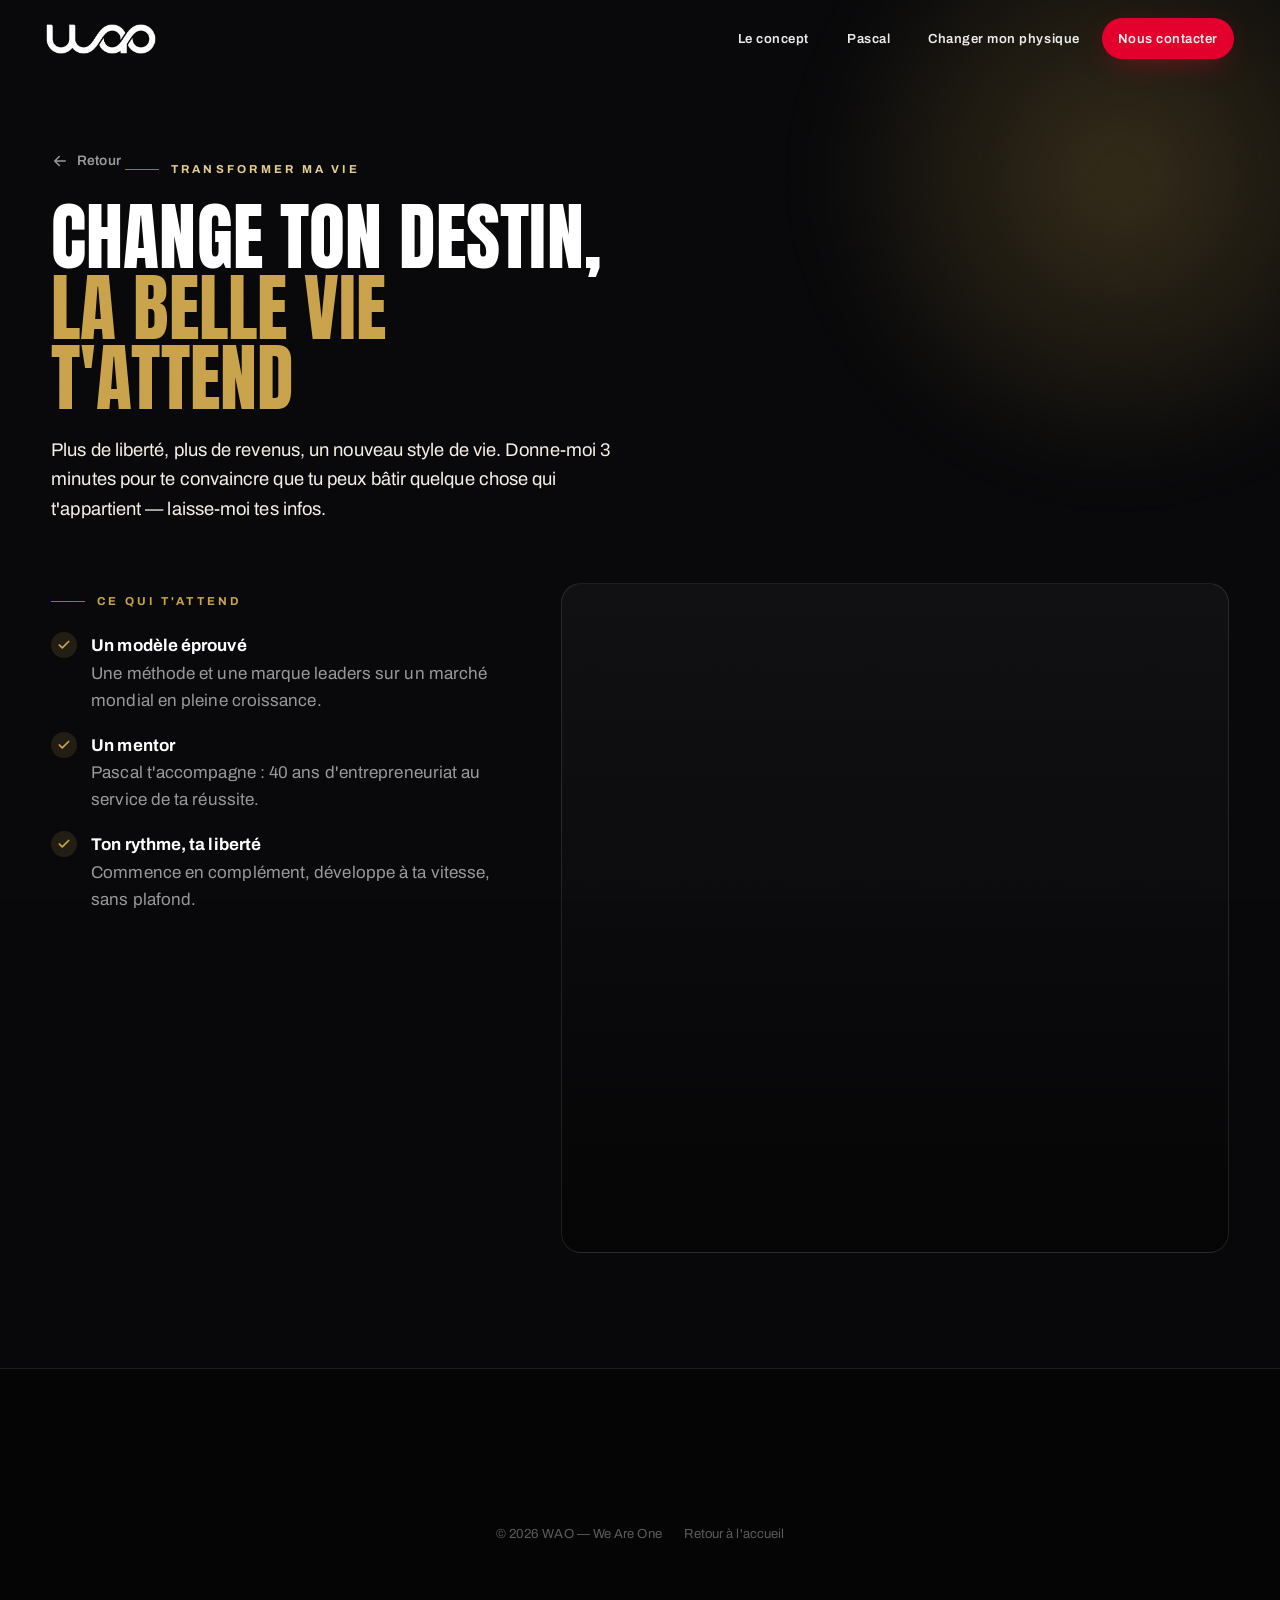
==== commit 2702ccf7: "Intègre les formulaires Fillout, le logo WAO et le favicon - Remplace les formulaires internes des p" ====
--- a/lifestyle.html
+++ b/lifestyle.html
@@ -9,14 +9,16 @@
   <link rel="preconnect" href="https://fonts.gstatic.com" crossorigin />
   <link href="https://fonts.googleapis.com/css2?family=Anton&family=Archivo:wght@400;500;600;700;800;900&display=swap" rel="stylesheet" />
   <script>document.documentElement.classList.add("js");</script>
+  <link rel="icon" type="image/png" sizes="32x32" href="assets/favicon-32.png" />
+  <link rel="icon" type="image/png" sizes="256x256" href="assets/favicon.png" />
+  <link rel="apple-touch-icon" href="assets/favicon.png" />
   <link rel="stylesheet" href="assets/styles.css" />
 </head>
 <body>
 
   <header class="site-header">
     <a href="index.html" class="logo" aria-label="WAO — We Are One">
-      <span class="mark">W<b>A</b>O</span>
-      <span class="tag">We Are One</span>
+      <img class="logo-img" src="assets/logo-wao.png" alt="WAO — We Are One" />
     </a>
     <nav class="nav" aria-label="Navigation">
       <a href="index.html#concept">Le concept</a>
@@ -62,86 +64,8 @@
         </ul>
       </aside>
 
-      <div class="reveal in d1">
-        <form class="wao-form" data-form="lifestyle" novalidate>
-          <input type="hidden" name="_parcours" value="Transformer ma vie" />
-          <div class="field row">
-            <div class="field">
-              <label for="prenom">Prénom <span class="req">*</span></label>
-              <input id="prenom" name="prenom" type="text" placeholder="Ton prénom" required />
-            </div>
-            <div class="field">
-              <label for="nom">Nom <span class="req">*</span></label>
-              <input id="nom" name="nom" type="text" placeholder="Ton nom" required />
-            </div>
-          </div>
-
-          <div class="field row">
-            <div class="field">
-              <label for="email">E-mail <span class="req">*</span></label>
-              <input id="email" name="email" type="email" placeholder="toi@exemple.com" required />
-            </div>
-            <div class="field">
-              <label for="tel">Téléphone <span class="req">*</span></label>
-              <input id="tel" name="telephone" type="tel" placeholder="06 12 34 56 78" required />
-            </div>
-          </div>
-
-          <div class="field row">
-            <div class="field">
-              <label for="situation">Ta situation actuelle</label>
-              <select id="situation" name="situation">
-                <option value="" disabled selected>Choisir…</option>
-                <option>Salarié(e)</option>
-                <option>Indépendant(e) / entrepreneur(e)</option>
-                <option>En recherche d'opportunité</option>
-                <option>Étudiant(e)</option>
-                <option>Autre</option>
-              </select>
-            </div>
-            <div class="field">
-              <label for="dispo">Temps que tu peux investir</label>
-              <select id="dispo" name="disponibilite">
-                <option value="" disabled selected>Choisir…</option>
-                <option>Quelques heures par semaine</option>
-                <option>Mi-temps</option>
-                <option>Temps plein</option>
-              </select>
-            </div>
-          </div>
-
-          <div class="field">
-            <label for="motivation">Qu'est-ce qui te motive le plus ? <span class="req">*</span></label>
-            <select id="motivation" name="motivation" required>
-              <option value="" disabled selected>Choisir…</option>
-              <option>Gagner un revenu complémentaire</option>
-              <option>Devenir financièrement indépendant(e)</option>
-              <option>Plus de liberté / gérer mon temps</option>
-              <option>Entreprendre et me lancer un défi</option>
-              <option>Rencontrer et aider les autres</option>
-            </select>
-          </div>
-
-          <div class="field">
-            <label for="message">Parle-moi de ton projet (facultatif)</label>
-            <textarea id="message" name="message" placeholder="Là où tu en es, ce que tu vises, tes questions…"></textarea>
-          </div>
-
-          <label class="consent">
-            <input type="checkbox" name="consentement" required />
-            <span>J'accepte d'être recontacté(e) au sujet de ma demande et j'ai lu la
-              <a href="#">politique de confidentialité</a>. <span class="req">*</span></span>
-          </label>
-
-          <button type="submit" class="btn gold">Je force mon destin</button>
-          <p class="form-note">Réponse sous 48 h · Aucune donnée revendue.</p>
-        </form>
-
-        <div class="form-success">
-          <div class="check"><svg viewBox="0 0 24 24" fill="none" stroke="currentColor" stroke-width="2.4" stroke-linecap="round" stroke-linejoin="round"><path d="M20 6L9 17l-5-5"/></svg></div>
-          <h3>Bienvenue dans l'aventure ! ✨</h3>
-          <p>Merci, ta demande est bien reçue. On revient vers toi très vite pour parler de ton projet.</p>
-        </div>
+      <div class="reveal in d1 fillout-embed">
+        <div style="width:100%;min-height:640px;" data-fillout-id="9iiL7oXfWtus" data-fillout-embed-type="standard" data-fillout-inherit-parameters data-fillout-dynamic-resize></div>
       </div>
     </div>
   </section>
@@ -156,6 +80,6 @@
   </footer>
 
   <script src="assets/main.js"></script>
-  <script src="assets/form.js"></script>
+  <script src="https://server.fillout.com/embed/v1/"></script>
 </body>
 </html>
--- a/assets/styles.css
+++ b/assets/styles.css
@@ -110,23 +110,19 @@
 }
 
 /* Logo */
-.logo { display: flex; flex-direction: column; line-height: 1; }
-.logo .mark {
-  font-family: var(--font-display);
-  font-size: 1.95rem;
-  letter-spacing: .04em;
-  color: var(--white);
-  text-transform: uppercase;
-}
-.logo .mark b { color: var(--red); font-weight: inherit; }
-.logo .tag {
-  font-family: var(--font-head);
-  font-size: .52rem;
-  font-weight: 700;
-  letter-spacing: .42em;
-  color: var(--muted);
-  text-transform: uppercase;
-  margin-top: 3px;
+.logo { display: flex; align-items: center; line-height: 1; }
+.logo-img {
+  height: 30px;
+  width: auto;
+  display: block;
+  transition: height .4s var(--ease);
+}
+.site-header.scrolled .logo-img { height: 25px; }
+.logo-full {
+  height: clamp(52px, 7vw, 72px);
+  width: auto;
+  margin: 0 auto 30px;
+  opacity: .96;
 }
 
 /* Nav */
@@ -741,6 +737,16 @@
 .consent a { color: var(--gold); text-decoration: underline; }
 form.wao-form .btn { width: 100%; justify-content: center; font-size: 1rem; padding: 16px; }
 .form-note { text-align:center; color: var(--faint); font-size: .8rem; margin-top: 16px; }
+
+/* Fillout embed wrapper */
+.fillout-embed {
+  background: linear-gradient(180deg, var(--panel), var(--ink));
+  border: 1px solid var(--line);
+  border-radius: 20px;
+  padding: 14px;
+  overflow: hidden;
+}
+.fillout-embed > div { border-radius: 12px; overflow: hidden; }
 
 .form-success {
   display: none;
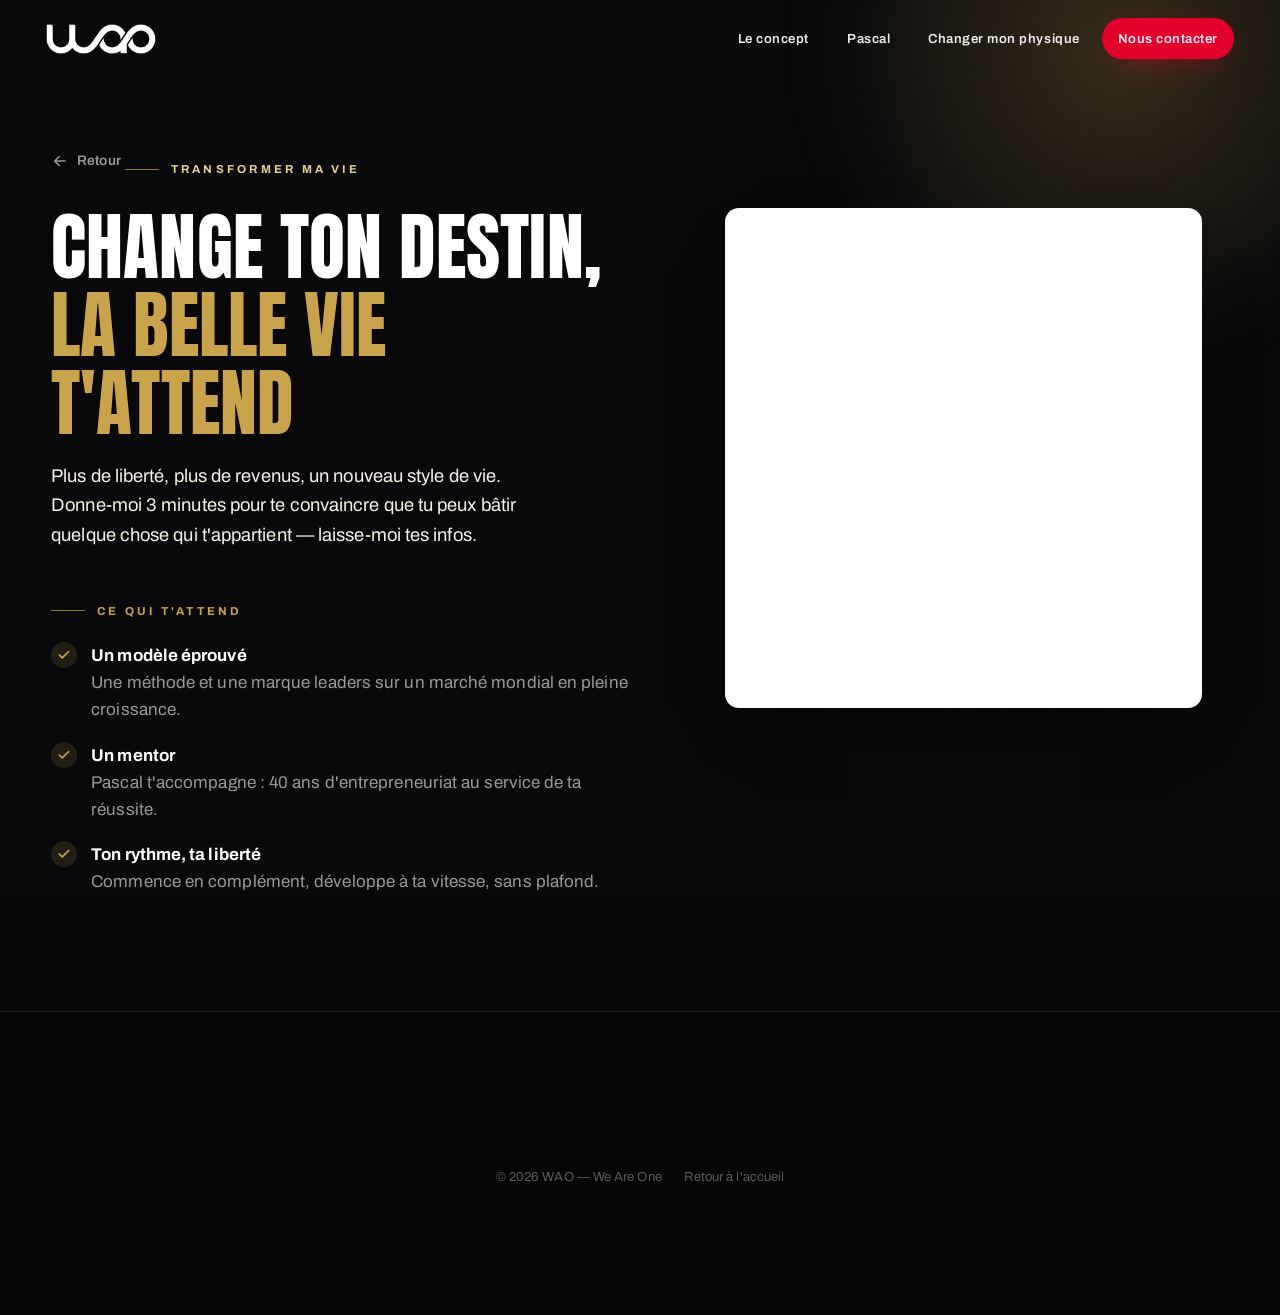
==== commit e40c647a: "Ajuste l'interligne du hero et la mise en page des formulaires - Aère l'interligne du titre principa" ====
--- a/lifestyle.html
+++ b/lifestyle.html
@@ -36,36 +36,36 @@
         Retour
       </a>
       <p class="eyebrow reveal in" style="color:var(--gold-lt);">Transformer ma vie</p>
-      <h1 class="reveal in">Change ton destin, <span class="hl">la belle vie t'attend</span></h1>
-      <p class="lede reveal in d1">
-        Plus de liberté, plus de revenus, un nouveau style de vie. Donne-moi 3 minutes pour te
-        convaincre que tu peux bâtir quelque chose qui t'appartient — laisse-moi tes infos.
-      </p>
-    </div>
-  </section>
 
-  <section class="wrap">
-    <div class="form-layout">
-      <aside class="form-side reveal in">
-        <p class="eyebrow">Ce qui t'attend</p>
-        <ul>
-          <li>
-            <span class="tick"><svg viewBox="0 0 24 24" fill="none" stroke="currentColor" stroke-width="3" stroke-linecap="round" stroke-linejoin="round"><path d="M20 6L9 17l-5-5"/></svg></span>
-            <span><b>Un modèle éprouvé</b>Une méthode et une marque leaders sur un marché mondial en pleine croissance.</span>
-          </li>
-          <li>
-            <span class="tick"><svg viewBox="0 0 24 24" fill="none" stroke="currentColor" stroke-width="3" stroke-linecap="round" stroke-linejoin="round"><path d="M20 6L9 17l-5-5"/></svg></span>
-            <span><b>Un mentor</b>Pascal t'accompagne : 40 ans d'entrepreneuriat au service de ta réussite.</span>
-          </li>
-          <li>
-            <span class="tick"><svg viewBox="0 0 24 24" fill="none" stroke="currentColor" stroke-width="3" stroke-linecap="round" stroke-linejoin="round"><path d="M20 6L9 17l-5-5"/></svg></span>
-            <span><b>Ton rythme, ta liberté</b>Commence en complément, développe à ta vitesse, sans plafond.</span>
-          </li>
-        </ul>
-      </aside>
+      <div class="form-split">
+        <div class="form-lead">
+          <h1 class="reveal in">Change ton destin, <span class="hl">la belle vie t'attend</span></h1>
+          <p class="lede reveal in d1">
+            Plus de liberté, plus de revenus, un nouveau style de vie. Donne-moi 3 minutes pour te
+            convaincre que tu peux bâtir quelque chose qui t'appartient — laisse-moi tes infos.
+          </p>
+          <div class="form-side reveal in d1">
+            <p class="eyebrow">Ce qui t'attend</p>
+            <ul>
+              <li>
+                <span class="tick"><svg viewBox="0 0 24 24" fill="none" stroke="currentColor" stroke-width="3" stroke-linecap="round" stroke-linejoin="round"><path d="M20 6L9 17l-5-5"/></svg></span>
+                <span><b>Un modèle éprouvé</b>Une méthode et une marque leaders sur un marché mondial en pleine croissance.</span>
+              </li>
+              <li>
+                <span class="tick"><svg viewBox="0 0 24 24" fill="none" stroke="currentColor" stroke-width="3" stroke-linecap="round" stroke-linejoin="round"><path d="M20 6L9 17l-5-5"/></svg></span>
+                <span><b>Un mentor</b>Pascal t'accompagne : 40 ans d'entrepreneuriat au service de ta réussite.</span>
+              </li>
+              <li>
+                <span class="tick"><svg viewBox="0 0 24 24" fill="none" stroke="currentColor" stroke-width="3" stroke-linecap="round" stroke-linejoin="round"><path d="M20 6L9 17l-5-5"/></svg></span>
+                <span><b>Ton rythme, ta liberté</b>Commence en complément, développe à ta vitesse, sans plafond.</span>
+              </li>
+            </ul>
+          </div>
+        </div>
 
-      <div class="reveal in d1 fillout-embed">
-        <div style="width:100%;min-height:640px;" data-fillout-id="9iiL7oXfWtus" data-fillout-embed-type="standard" data-fillout-inherit-parameters data-fillout-dynamic-resize></div>
+        <div class="form-embed reveal in d1">
+          <div style="width:90%;height:500px;" data-fillout-id="9iiL7oXfWtus" data-fillout-embed-type="standard" data-fillout-inherit-parameters></div>
+        </div>
       </div>
     </div>
   </section>
--- a/assets/styles.css
+++ b/assets/styles.css
@@ -212,7 +212,7 @@
   font-weight: 400;
   text-transform: uppercase;
   font-size: clamp(2.7rem, 6.6vw, 5.4rem);
-  line-height: .96;
+  line-height: 1.08;
   letter-spacing: .005em;
   color: var(--white);
 }
@@ -635,7 +635,7 @@
    FORM PAGES
    ============================================================ */
 .form-hero {
-  padding: 150px 0 40px;
+  padding: 150px 0 clamp(70px, 9vw, 120px);
   position: relative;
   overflow: hidden;
 }
@@ -658,20 +658,31 @@
   font-weight: 400;
   text-transform: uppercase;
   font-size: clamp(2.4rem, 6vw, 4.6rem);
-  line-height: .96;
+  line-height: 1.06;
   color: #fff;
   max-width: 16ch;
 }
 .form-hero.body h1 .hl { color: var(--red); }
 .form-hero.life h1 .hl { color: var(--gold); }
-.form-hero .lede { color: var(--cream); font-size: 1.15rem; max-width: 52ch; margin-top: 22px; }
-
-.form-layout {
+.form-hero .lede { color: var(--cream); font-size: 1.15rem; max-width: 46ch; margin: 20px 0 0; }
+
+/* Texte à gauche, formulaire à droite (haut aligné sur la 1re ligne du titre) */
+.form-split {
   display: grid;
-  grid-template-columns: .8fr 1.2fr;
-  gap: clamp(30px, 5vw, 70px);
-  padding-bottom: clamp(70px, 9vw, 130px);
+  grid-template-columns: 1.05fr .95fr;
+  gap: clamp(28px, 5vw, 62px);
   align-items: start;
+  margin-top: 6px;
+}
+.form-lead { min-width: 0; }
+.form-lead .form-side { margin-top: 42px; }
+.form-embed { min-width: 0; }
+.form-embed > div {
+  margin-inline: auto;
+  border-radius: 14px;
+  overflow: hidden;
+  background: #fff;
+  box-shadow: 0 30px 60px -30px rgba(0,0,0,.75);
 }
 .form-side .eyebrow { color: var(--gold); }
 .form-side ul { list-style: none; padding: 0; margin: 0; display: grid; gap: 18px; }
@@ -738,15 +749,6 @@
 form.wao-form .btn { width: 100%; justify-content: center; font-size: 1rem; padding: 16px; }
 .form-note { text-align:center; color: var(--faint); font-size: .8rem; margin-top: 16px; }
 
-/* Fillout embed wrapper */
-.fillout-embed {
-  background: linear-gradient(180deg, var(--panel), var(--ink));
-  border: 1px solid var(--line);
-  border-radius: 20px;
-  padding: 14px;
-  overflow: hidden;
-}
-.fillout-embed > div { border-radius: 12px; overflow: hidden; }
 
 .form-success {
   display: none;
@@ -785,8 +787,9 @@
   .pascal-photo { max-width: 460px; }
   .cards { grid-template-columns: 1fr; }
   .section-intro { grid-template-columns: 1fr; align-items: start; gap: 18px; }
-  .form-layout { grid-template-columns: 1fr; }
-  .form-side { order: 2; }
+  .form-split { grid-template-columns: 1fr; }
+  .form-lead .form-side { margin-top: 30px; }
+  .form-embed > div { width: 100% !important; }
 }
 @media (max-width: 760px) {
   .nav { display: none; }
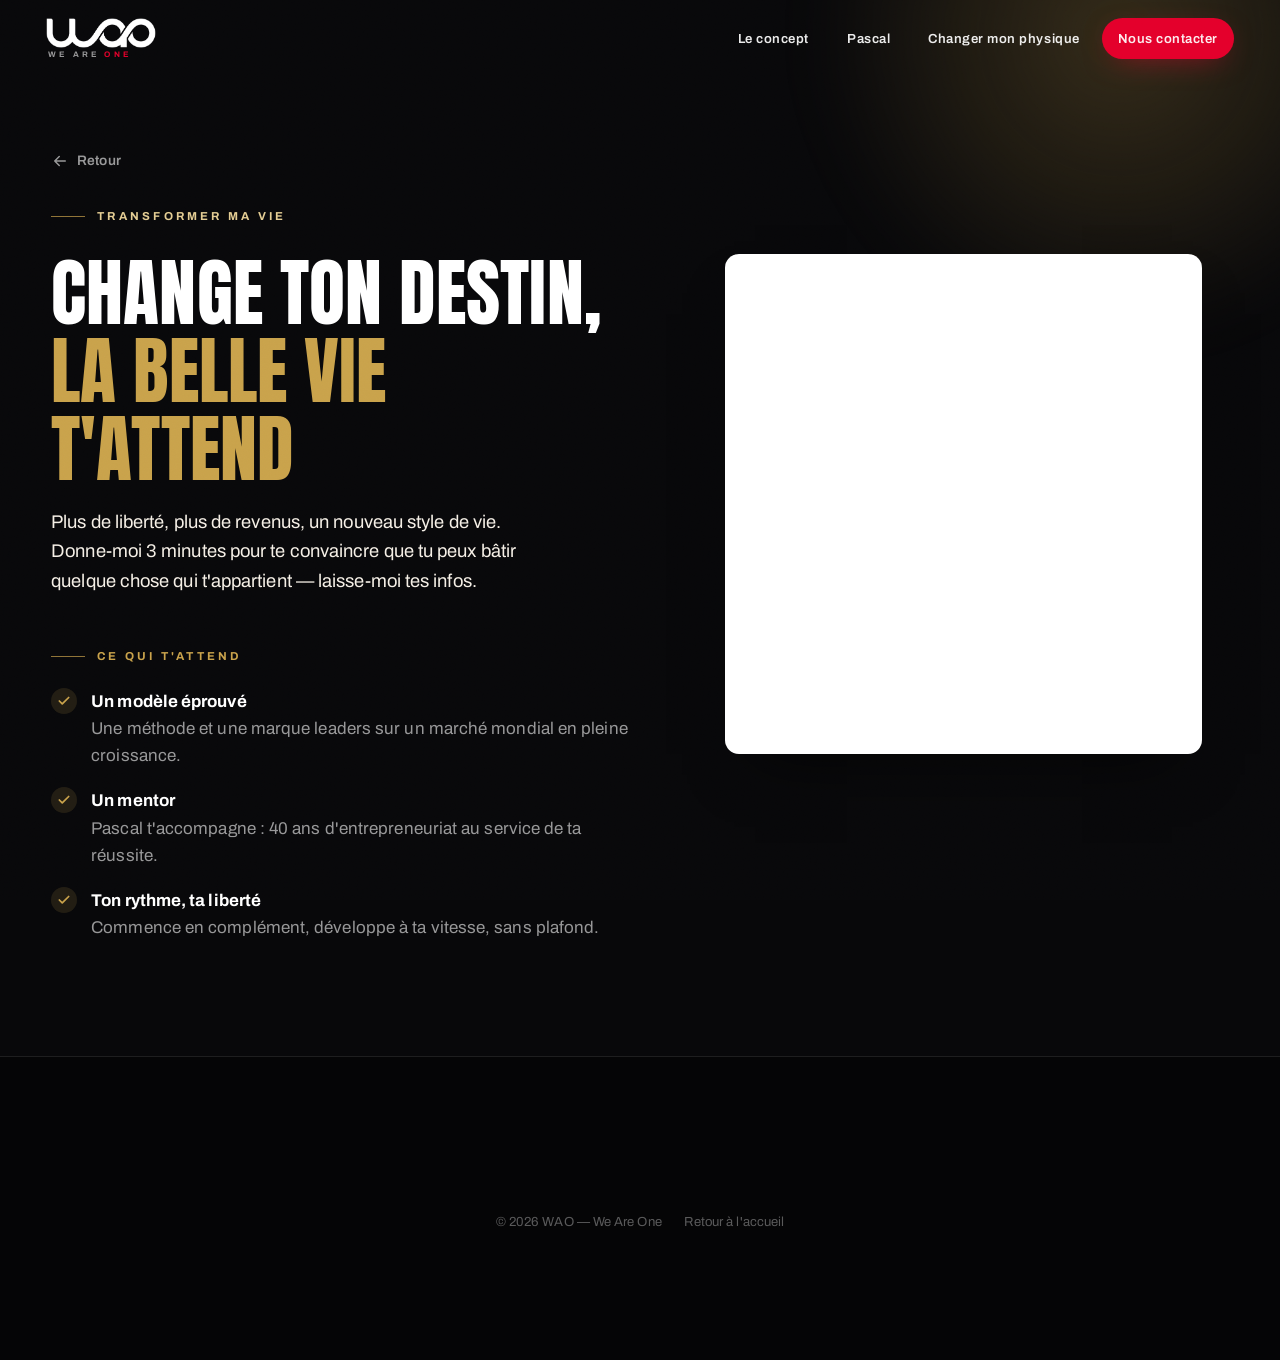
==== commit a28d8476: "Refonte visuelle de l'accueil d'après les maquettes (direction ciné) - Nouveau hero plein cadre : ph" ====
--- a/lifestyle.html
+++ b/lifestyle.html
@@ -18,7 +18,8 @@
 
   <header class="site-header">
     <a href="index.html" class="logo" aria-label="WAO — We Are One">
-      <img class="logo-img" src="assets/logo-wao.png" alt="WAO — We Are One" />
+      <img class="logo-img" src="assets/logo-wao.png" alt="WAO" />
+      <span class="logo-base">We Are <b>One</b></span>
     </a>
     <nav class="nav" aria-label="Navigation">
       <a href="index.html#concept">Le concept</a>
--- a/assets/styles.css
+++ b/assets/styles.css
@@ -204,7 +204,7 @@
   display: grid;
   grid-template-columns: 1.15fr .85fr;
   gap: clamp(40px, 6vw, 90px);
-  align-items: center;
+  align-items: start;
 }
 
 .hero h1 {
@@ -647,9 +647,9 @@
 .form-hero.life::after { background: radial-gradient(circle, rgba(201,162,75,.24), transparent 62%); }
 .form-hero .wrap { position: relative; z-index: 2; }
 .back-link {
-  display:inline-flex; align-items:center; gap:8px;
+  display:flex; width:fit-content; align-items:center; gap:8px;
   font-family:var(--font-head); font-weight:600; font-size:.86rem;
-  color: var(--muted); margin-bottom: 30px;
+  color: var(--muted); margin-bottom: 26px;
   transition: color .2s var(--ease), gap .2s var(--ease);
 }
 .back-link:hover { color: #fff; gap: 12px; }
@@ -778,9 +778,201 @@
 .reveal.d4 { transition-delay: .32s; }
 
 /* ============================================================
+   V2 — Direction cinématographique (maquettes)
+   ============================================================ */
+:root {
+  --grunge: url("data:image/svg+xml,%3Csvg xmlns='http://www.w3.org/2000/svg' width='320' height='320'%3E%3Cfilter id='g'%3E%3CfeTurbulence type='fractalNoise' baseFrequency='0.55' numOctaves='2' stitchTiles='stitch'/%3E%3CfeColorMatrix values='0 0 0 0 0 0 0 0 0 0 0 0 0 0 0 0 0 0 -1.35 0.42'/%3E%3C/filter%3E%3Crect width='100%25' height='100%25' filter='url(%23g)'/%3E%3C/svg%3E");
+}
+
+/* Logo avec baseline (ONE en rouge) */
+.logo { flex-direction: column; align-items: flex-start; gap: 3px; }
+.logo-base {
+  font-family: var(--font-head);
+  font-size: .5rem; font-weight: 700; letter-spacing: .4em;
+  text-transform: uppercase; color: var(--muted); padding-left: 2px;
+}
+.logo-base b { color: var(--red); font-weight: 700; }
+
+/* Titres à texture « béton » */
+.grunge, .grunge .red, .grunge b {
+  -webkit-background-clip: text; background-clip: text;
+  -webkit-text-fill-color: transparent;
+  background-repeat: repeat, no-repeat;
+  background-size: 300px auto, 100% 100%;
+}
+.grunge { background-image: var(--grunge), linear-gradient(#fff, #fff); }
+.grunge .red, .grunge b { background-image: var(--grunge), linear-gradient(var(--red), var(--red)); }
+.grunge .gold { background-image: var(--grunge), linear-gradient(var(--gold), var(--gold-lt)); }
+
+/* ---------- SCREEN 1 : HERO CINÉ (vidéo + Pascal) ---------- */
+.hero-cine {
+  position: relative;
+  min-height: 100svh;
+  display: flex;
+  flex-direction: column;
+  padding: 116px 0 34px;
+  overflow: hidden;
+  background: var(--ink);
+}
+.hero-cine-top { position: relative; flex: 1; display: flex; align-items: center; }
+.hero-cine-bg { position: absolute; inset: 0; z-index: 0; }
+.hero-cine-bg img {
+  width: 100%; height: 100%; object-fit: cover; object-position: 50% 26%;
+  filter: brightness(.52) contrast(1.06) saturate(1.15) sepia(.28) hue-rotate(-16deg);
+}
+.hero-cine-bg::after {
+  content: ""; position: absolute; inset: 0;
+  background:
+    linear-gradient(90deg, rgba(8,8,10,.97) 0%, rgba(8,8,10,.6) 30%, rgba(8,8,10,.35) 54%, rgba(8,8,10,.92) 100%),
+    linear-gradient(180deg, rgba(8,8,10,.55), rgba(8,8,10,.18) 34%, rgba(8,8,10,.92) 100%),
+    radial-gradient(58% 52% at 52% 40%, rgba(228,0,43,.34), transparent 72%);
+}
+.hero-cine-grid {
+  position: relative; z-index: 2;
+  display: grid; grid-template-columns: 1fr 350px;
+  gap: clamp(30px, 4vw, 64px); align-items: center;
+}
+.hero-cine-left h1 {
+  font-family: var(--font-display); font-weight: 400; text-transform: uppercase;
+  font-size: clamp(2.9rem, 6.6vw, 5.8rem); line-height: .97; letter-spacing: .01em;
+}
+.hero-cine-sub {
+  font-family: var(--font-head); font-weight: 600;
+  font-size: clamp(1rem, 1.6vw, 1.35rem); color: #fff; margin: 20px 0 0; line-height: 1.35;
+}
+.hero-cine-sub .gold { color: var(--gold); }
+.hero-play {
+  position: absolute; top: 44%; left: 46%; transform: translate(-50%, -50%); z-index: 3;
+  width: 92px; height: 92px; border-radius: 50%; background: var(--red);
+  display: grid; place-items: center; cursor: pointer; border: 0;
+  box-shadow: 0 12px 44px -8px rgba(228,0,43,.85);
+  transition: transform .3s var(--ease);
+}
+.hero-play::after {
+  content: ""; border-style: solid; border-width: 15px 0 15px 25px;
+  border-color: transparent transparent transparent #fff; margin-left: 6px;
+}
+.hero-play:hover { transform: translate(-50%,-50%) scale(1.08); }
+.pascal-card {
+  position: relative; z-index: 2;
+  background: rgba(9,9,11,.62); backdrop-filter: blur(10px);
+  border: 1px solid var(--line); border-radius: 18px; padding: 26px 26px 24px;
+}
+.pascal-card h2 {
+  font-family: var(--font-head); font-weight: 800; letter-spacing: .02em;
+  font-size: 1.5rem; margin-bottom: 16px; color: #fff;
+}
+.pascal-card p { color: rgba(255,255,255,.82); font-size: .95rem; margin: 0 0 12px; line-height: 1.55; }
+.pascal-card p:last-child { margin-bottom: 0; }
+
+.hero-stats {
+  position: relative; z-index: 2;
+  display: grid; grid-template-columns: repeat(5, 1fr); margin-top: 34px;
+}
+.hstat { padding: 0 clamp(14px, 1.6vw, 26px); border-left: 1px solid var(--line); }
+.hstat:first-child { border-left: 0; padding-left: 0; }
+.hstat .ic { color: var(--gold); margin-bottom: 12px; }
+.hstat .ic svg { width: 38px; height: 38px; }
+.hstat .n { font-family: var(--font-display); font-weight: 400; font-size: clamp(1.7rem, 3vw, 2.6rem); color: #fff; line-height: 1; }
+.hstat .t { font-family: var(--font-head); font-weight: 800; font-size: .78rem; letter-spacing: .05em; text-transform: uppercase; color: var(--gold); margin-top: 8px; }
+.hstat .d { font-size: .78rem; color: var(--muted); margin-top: 6px; text-transform: uppercase; letter-spacing: .02em; line-height: 1.4; }
+
+.hero-hashtag { text-align: center; margin-top: 34px; position: relative; z-index: 2; }
+.hero-cine .scroll-cue { color: var(--red); }
+.hero-cine .scroll-cue span::after { background: linear-gradient(var(--red), transparent); }
+
+/* ---------- SCREEN 2 : MODÈLE + LIMITES ---------- */
+.market-grid { display: grid; grid-template-columns: 1fr 1.08fr; gap: clamp(30px, 4vw, 60px); align-items: start; }
+.market-left h2 {
+  font-family: var(--font-display); font-weight: 400; text-transform: uppercase;
+  font-size: clamp(2.4rem, 5vw, 4.1rem); line-height: 1.0; letter-spacing: .01em;
+}
+.market-left .quote {
+  font-style: italic; color: var(--muted);
+  border-left: 2px solid var(--gold); padding-left: 18px; margin: 26px 0; max-width: 40ch;
+}
+.market-left .lede { color: var(--muted); margin: 0 0 14px; }
+.market-left .lede b { color: var(--cream); font-weight: 700; }
+
+.stat-card, .limits-card {
+  background: linear-gradient(180deg, var(--panel), var(--ink));
+  border: 1px solid var(--line); border-radius: 20px; padding: clamp(22px, 2.4vw, 30px);
+}
+.stat-card { display: grid; grid-template-columns: repeat(3, 1fr); gap: 26px; margin-bottom: 20px; }
+.stat-card .s + .s { border-left: 1px solid var(--line); padding-left: 26px; }
+.stat-card .s .num { font-family: var(--font-display); font-weight: 400; color: var(--red); font-size: clamp(2rem, 3.2vw, 3rem); line-height: 1; }
+.stat-card .s .num .u { color: var(--gold); font-size: .48em; margin-left: .1em; }
+.stat-card .s p { color: var(--muted); font-size: .86rem; margin: 10px 0 0; line-height: 1.4; }
+
+.limits-card h3 {
+  font-family: var(--font-head); font-weight: 800; text-transform: uppercase;
+  font-size: clamp(1.05rem, 1.7vw, 1.45rem); letter-spacing: .01em; margin-bottom: 22px;
+}
+.limits-card h3 .red { color: var(--red); }
+.limits-row { display: flex; flex-direction: column; gap: 24px; }
+.limits-nums { display: flex; gap: 30px; }
+.limits-nums .li-num { flex: 1; }
+.li-num .pre { font-size: .8rem; color: var(--muted); }
+.li-num .big { font-family: var(--font-display); font-weight: 400; color: var(--red); font-size: clamp(2rem, 3vw, 2.9rem); line-height: 1; }
+.li-num .lab { font-size: .78rem; color: var(--muted); margin-top: 4px; line-height: 1.35; }
+.limits-icons { display: grid; grid-template-columns: repeat(5, 1fr); gap: 16px; padding-top: 22px; border-top: 1px solid var(--line); }
+.li-ic { text-align: center; }
+.li-ic svg { width: 30px; height: 30px; color: var(--cream); }
+.li-ic span { display: block; font-size: .74rem; color: var(--muted); margin-top: 10px; line-height: 1.3; }
+.limits-foot { font-size: .72rem; color: var(--faint); margin: 22px 0 0; font-style: italic; }
+
+/* Bandeau défilant */
+.marquee-band { background: var(--ink); border-top: 1px solid var(--line); border-bottom: 1px solid var(--line); padding: 26px 20px; }
+.marquee-band .inner { display: flex; align-items: center; justify-content: center; gap: 26px; }
+.marquee-band .dot { flex: 1; height: 1px; max-width: 180px; background: linear-gradient(90deg, transparent, var(--red)); position: relative; }
+.marquee-band .dot:last-child { background: linear-gradient(90deg, var(--red), transparent); }
+.marquee-band .dot::after { content: ""; position: absolute; top: 50%; width: 7px; height: 7px; border-radius: 50%; background: var(--red); transform: translateY(-50%); }
+.marquee-band .dot:first-child::after { right: 0; }
+.marquee-band .dot:last-child::after { left: 0; }
+.marquee-band p {
+  font-family: var(--font-display); text-transform: uppercase; text-align: center;
+  font-size: clamp(1.05rem, 2.3vw, 2rem); color: var(--muted); letter-spacing: .015em; line-height: 1.12; margin: 0;
+}
+.marquee-band p .red { color: var(--red); -webkit-text-fill-color: currentColor; }
+
+/* Eyebrow centré (lignes rouges) */
+.eyebrow-c {
+  display: flex; align-items: center; justify-content: center; gap: 18px;
+  font-family: var(--font-head); font-size: .72rem; font-weight: 700;
+  letter-spacing: .28em; text-transform: uppercase; color: var(--faint); margin: 0 0 20px;
+}
+.eyebrow-c span { height: 1px; width: clamp(28px, 6vw, 70px); background: var(--red); }
+
+/* ---------- SCREEN 3 : cartes de choix illustrées ---------- */
+.choice2-sub { text-align: center; color: var(--muted); max-width: 60ch; margin: 14px auto 52px; }
+.paths2 { display: grid; grid-template-columns: 1fr 1fr; gap: 24px; }
+.path2 { position: relative; border-radius: 20px; overflow: hidden; border: 1px solid var(--line); min-height: 460px; display: flex; transition: transform .4s var(--ease), border-color .4s var(--ease); }
+.path2-media { position: absolute; inset: 0; z-index: 0; background-size: cover; background-position: center; transition: transform .8s var(--ease); }
+.path2.body .path2-media { background-image: radial-gradient(85% 75% at 82% 18%, rgba(228,0,43,.42), transparent 60%), linear-gradient(140deg, #1c060b, #0a0406 62%); }
+.path2.life .path2-media { background-image: radial-gradient(85% 75% at 82% 18%, rgba(228,0,43,.34), transparent 60%), linear-gradient(140deg, #17110c, #080706 62%); }
+.path2::after { content: ""; position: absolute; inset: 0; z-index: 1; background: linear-gradient(90deg, rgba(8,8,10,.92) 0%, rgba(8,8,10,.6) 52%, rgba(8,8,10,.32) 100%); }
+.path2:hover { transform: translateY(-8px); border-color: rgba(228,0,43,.6); }
+.path2:hover .path2-media { transform: scale(1.06); }
+.path2-body { position: relative; z-index: 2; padding: clamp(28px, 3vw, 40px); display: flex; flex-direction: column; justify-content: flex-end; }
+.path2-ic { width: 58px; height: 58px; border-radius: 50%; background: var(--red); display: grid; place-items: center; margin-bottom: 22px; box-shadow: 0 8px 24px -8px rgba(228,0,43,.8); }
+.path2-ic svg { width: 26px; height: 26px; color: #fff; }
+.path2 h3 { font-family: var(--font-display); font-weight: 400; text-transform: uppercase; font-size: clamp(1.9rem, 3vw, 2.7rem); line-height: 1; margin-bottom: 14px; color: #fff; }
+.path2 h3 .red { color: var(--red); }
+.path2 p { color: rgba(255,255,255,.82); margin: 0 0 26px; max-width: 30ch; }
+.path2 .btn { align-self: flex-start; }
+
+/* ============================================================
    Responsive
    ============================================================ */
 @media (max-width: 980px) {
+  .hero-cine-grid { grid-template-columns: 1fr; }
+  .hero-cine-top { padding: 20px 0 10px; }
+  .pascal-card { max-width: 520px; }
+  .hero-play { top: 34%; left: 50%; }
+  .hero-stats { grid-template-columns: repeat(3, 1fr); gap: 26px 0; }
+  .hstat:nth-child(4) { border-left: 0; padding-left: 0; }
+  .market-grid { grid-template-columns: 1fr; }
+  .paths2 { grid-template-columns: 1fr; }
   .hero-grid { grid-template-columns: 1fr; gap: 48px; }
   .stats { grid-template-columns: repeat(3, 1fr); }
   .pascal-grid { grid-template-columns: 1fr; }
@@ -808,7 +1000,25 @@
   }
   .nav-toggle span { width: 20px; height: 2px; background: #fff; display: block; transition: .3s var(--ease); }
   .header-cta { display: none; }
-  .paths { grid-template-columns: 1fr; }
+  /* Hero ciné mobile : empilé, play au-dessus du texte */
+  .hero-cine { min-height: auto; padding-top: 96px; padding-bottom: 30px; }
+  .hero-cine-top { flex-direction: column; align-items: stretch; }
+  .hero-cine-left h1 { font-size: clamp(2.4rem, 12vw, 3.6rem); }
+  .pascal-card { max-width: none; margin-top: 22px; }
+  .hero-play { position: static; transform: none; margin: 6px auto 24px; width: 78px; height: 78px; }
+  .hero-play:hover { transform: none; }
+  .hero-stats { grid-template-columns: repeat(2, 1fr); gap: 24px 0; }
+  .hstat { border-left: 1px solid var(--line); padding: 0 16px; }
+  .hstat:nth-child(odd) { border-left: 0; padding-left: 0; }
+  .hstat:nth-child(4) { border-left: 1px solid var(--line); padding-left: 16px; }
+  /* Section modèle mobile */
+  .market-left h2 { font-size: clamp(2rem, 9vw, 3rem); }
+  .stat-card { grid-template-columns: 1fr; gap: 20px; }
+  .stat-card .s + .s { border-left: 0; padding-left: 0; border-top: 1px solid var(--line); padding-top: 20px; }
+  .limits-nums { flex-direction: column; gap: 18px; }
+  .limits-icons { grid-template-columns: repeat(2, 1fr); gap: 20px 16px; }
+  .form-hero h1 { font-size: clamp(1.9rem, 8.5vw, 3rem); max-width: none; }
+  .paths2 { grid-template-columns: 1fr; }
   .stats { grid-template-columns: 1fr; }
   .pascal-stats { grid-template-columns: repeat(2, 1fr); }
   .field.row { grid-template-columns: 1fr; gap: 0; }
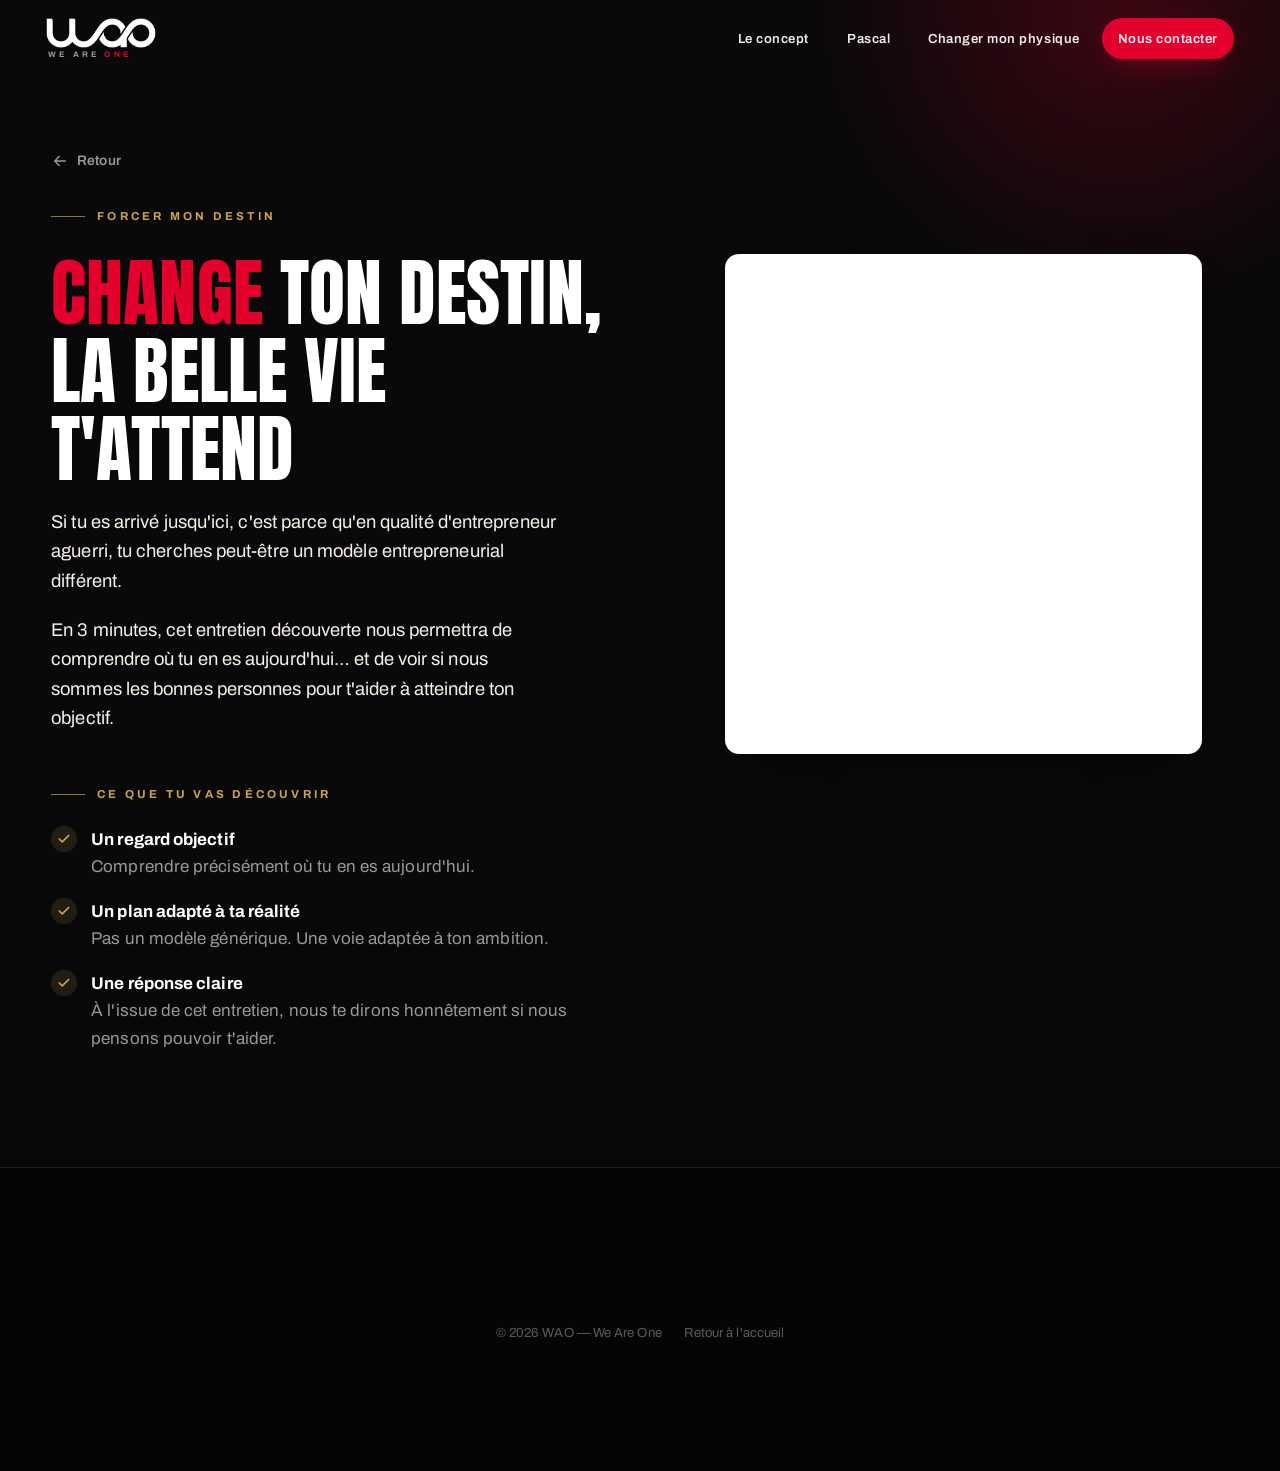
==== commit 93fd6bc3: "Met à jour le contenu des pages formulaire d'après les nouveaux visuels - Page physique : eyebrow en" ====
--- a/lifestyle.html
+++ b/lifestyle.html
@@ -36,29 +36,33 @@
         <svg viewBox="0 0 24 24" width="18" height="18" fill="none" stroke="currentColor" stroke-width="2" stroke-linecap="round" stroke-linejoin="round"><path d="M19 12H5M11 6l-6 6 6 6"/></svg>
         Retour
       </a>
-      <p class="eyebrow reveal in" style="color:var(--gold-lt);">Transformer ma vie</p>
+      <p class="eyebrow reveal in" style="color:var(--gold);">Forcer mon destin</p>
 
       <div class="form-split">
         <div class="form-lead">
-          <h1 class="reveal in">Change ton destin, <span class="hl">la belle vie t'attend</span></h1>
+          <h1 class="reveal in"><span class="hl">Change</span> ton destin, la belle vie t'attend</h1>
           <p class="lede reveal in d1">
-            Plus de liberté, plus de revenus, un nouveau style de vie. Donne-moi 3 minutes pour te
-            convaincre que tu peux bâtir quelque chose qui t'appartient — laisse-moi tes infos.
+            Si tu es arrivé jusqu'ici, c'est parce qu'en qualité d'entrepreneur aguerri,
+            tu cherches peut-être un modèle entrepreneurial différent.
           </p>
-          <div class="form-side reveal in d1">
-            <p class="eyebrow">Ce qui t'attend</p>
+          <p class="lede reveal in d1">
+            En 3 minutes, cet entretien découverte nous permettra de comprendre où tu en es aujourd'hui…
+            et de voir si nous sommes les bonnes personnes pour t'aider à atteindre ton objectif.
+          </p>
+          <div class="form-side reveal in d2">
+            <p class="eyebrow">Ce que tu vas découvrir</p>
             <ul>
               <li>
                 <span class="tick"><svg viewBox="0 0 24 24" fill="none" stroke="currentColor" stroke-width="3" stroke-linecap="round" stroke-linejoin="round"><path d="M20 6L9 17l-5-5"/></svg></span>
-                <span><b>Un modèle éprouvé</b>Une méthode et une marque leaders sur un marché mondial en pleine croissance.</span>
+                <span><b>Un regard objectif</b>Comprendre précisément où tu en es aujourd'hui.</span>
               </li>
               <li>
                 <span class="tick"><svg viewBox="0 0 24 24" fill="none" stroke="currentColor" stroke-width="3" stroke-linecap="round" stroke-linejoin="round"><path d="M20 6L9 17l-5-5"/></svg></span>
-                <span><b>Un mentor</b>Pascal t'accompagne : 40 ans d'entrepreneuriat au service de ta réussite.</span>
+                <span><b>Un plan adapté à ta réalité</b>Pas un modèle générique. Une voie adaptée à ton ambition.</span>
               </li>
               <li>
                 <span class="tick"><svg viewBox="0 0 24 24" fill="none" stroke="currentColor" stroke-width="3" stroke-linecap="round" stroke-linejoin="round"><path d="M20 6L9 17l-5-5"/></svg></span>
-                <span><b>Ton rythme, ta liberté</b>Commence en complément, développe à ta vitesse, sans plafond.</span>
+                <span><b>Une réponse claire</b>À l'issue de cet entretien, nous te dirons honnêtement si nous pensons pouvoir t'aider.</span>
               </li>
             </ul>
           </div>
--- a/assets/styles.css
+++ b/assets/styles.css
@@ -644,7 +644,7 @@
   width:55vw;height:55vw; filter:blur(30px); pointer-events:none; z-index:0;
 }
 .form-hero.body::after { background: radial-gradient(circle, rgba(228,0,43,.28), transparent 62%); }
-.form-hero.life::after { background: radial-gradient(circle, rgba(201,162,75,.24), transparent 62%); }
+.form-hero.life::after { background: radial-gradient(circle, rgba(228,0,43,.24), transparent 62%); }
 .form-hero .wrap { position: relative; z-index: 2; }
 .back-link {
   display:flex; width:fit-content; align-items:center; gap:8px;
@@ -663,7 +663,7 @@
   max-width: 16ch;
 }
 .form-hero.body h1 .hl { color: var(--red); }
-.form-hero.life h1 .hl { color: var(--gold); }
+.form-hero.life h1 .hl { color: var(--red); }
 .form-hero .lede { color: var(--cream); font-size: 1.15rem; max-width: 46ch; margin: 20px 0 0; }
 
 /* Texte à gauche, formulaire à droite (haut aligné sur la 1re ligne du titre) */
@@ -810,22 +810,22 @@
   min-height: 100svh;
   display: flex;
   flex-direction: column;
-  padding: 116px 0 34px;
+  padding: 90px 0 24px;
   overflow: hidden;
   background: var(--ink);
 }
-.hero-cine-top { position: relative; flex: 1; display: flex; align-items: center; }
+.hero-cine-top { position: relative; flex: 1; display: flex; align-items: center; padding: 8px 0; }
 .hero-cine-bg { position: absolute; inset: 0; z-index: 0; }
 .hero-cine-bg img {
-  width: 100%; height: 100%; object-fit: cover; object-position: 50% 26%;
-  filter: brightness(.52) contrast(1.06) saturate(1.15) sepia(.28) hue-rotate(-16deg);
+  width: 100%; height: 100%; object-fit: cover; object-position: 50% 22%;
+  filter: brightness(.74) contrast(1.04) saturate(1.12) sepia(.15) hue-rotate(-13deg);
 }
 .hero-cine-bg::after {
   content: ""; position: absolute; inset: 0;
   background:
-    linear-gradient(90deg, rgba(8,8,10,.97) 0%, rgba(8,8,10,.6) 30%, rgba(8,8,10,.35) 54%, rgba(8,8,10,.92) 100%),
-    linear-gradient(180deg, rgba(8,8,10,.55), rgba(8,8,10,.18) 34%, rgba(8,8,10,.92) 100%),
-    radial-gradient(58% 52% at 52% 40%, rgba(228,0,43,.34), transparent 72%);
+    linear-gradient(90deg, rgba(8,8,10,.95) 0%, rgba(8,8,10,.48) 26%, rgba(8,8,10,.12) 50%, rgba(8,8,10,.7) 78%, rgba(8,8,10,.9) 100%),
+    linear-gradient(180deg, rgba(8,8,10,.32), rgba(8,8,10,.02) 32%, rgba(8,8,10,.5) 72%, rgba(8,8,10,.92) 100%),
+    radial-gradient(60% 54% at 56% 30%, rgba(228,0,43,.2), transparent 72%);
 }
 .hero-cine-grid {
   position: relative; z-index: 2;
@@ -835,7 +835,9 @@
 .hero-cine-left h1 {
   font-family: var(--font-display); font-weight: 400; text-transform: uppercase;
   font-size: clamp(2.9rem, 6.6vw, 5.8rem); line-height: .97; letter-spacing: .01em;
-}
+  filter: drop-shadow(0 3px 26px rgba(0,0,0,.65));
+}
+.hero-cine-sub { text-shadow: 0 2px 16px rgba(0,0,0,.6); }
 .hero-cine-sub {
   font-family: var(--font-head); font-weight: 600;
   font-size: clamp(1rem, 1.6vw, 1.35rem); color: #fff; margin: 20px 0 0; line-height: 1.35;
@@ -878,7 +880,7 @@
 .hstat .d { font-size: .78rem; color: var(--muted); margin-top: 6px; text-transform: uppercase; letter-spacing: .02em; line-height: 1.4; }
 
 .hero-hashtag { text-align: center; margin-top: 34px; position: relative; z-index: 2; }
-.hero-cine .scroll-cue { color: var(--red); }
+.hero-cine .scroll-cue { position: static; transform: none; left: auto; bottom: auto; margin: 30px auto 0; color: var(--red); }
 .hero-cine .scroll-cue span::after { background: linear-gradient(var(--red), transparent); }
 
 /* ---------- SCREEN 2 : MODÈLE + LIMITES ---------- */
@@ -945,14 +947,18 @@
 
 /* ---------- SCREEN 3 : cartes de choix illustrées ---------- */
 .choice2-sub { text-align: center; color: var(--muted); max-width: 60ch; margin: 14px auto 52px; }
-.paths2 { display: grid; grid-template-columns: 1fr 1fr; gap: 24px; }
-.path2 { position: relative; border-radius: 20px; overflow: hidden; border: 1px solid var(--line); min-height: 460px; display: flex; transition: transform .4s var(--ease), border-color .4s var(--ease); }
-.path2-media { position: absolute; inset: 0; z-index: 0; background-size: cover; background-position: center; transition: transform .8s var(--ease); }
-.path2.body .path2-media { background-image: radial-gradient(85% 75% at 82% 18%, rgba(228,0,43,.42), transparent 60%), linear-gradient(140deg, #1c060b, #0a0406 62%); }
-.path2.life .path2-media { background-image: radial-gradient(85% 75% at 82% 18%, rgba(228,0,43,.34), transparent 60%), linear-gradient(140deg, #17110c, #080706 62%); }
-.path2::after { content: ""; position: absolute; inset: 0; z-index: 1; background: linear-gradient(90deg, rgba(8,8,10,.92) 0%, rgba(8,8,10,.6) 52%, rgba(8,8,10,.32) 100%); }
-.path2:hover { transform: translateY(-8px); border-color: rgba(228,0,43,.6); }
-.path2:hover .path2-media { transform: scale(1.06); }
+.paths2 { display: flex; gap: 24px; align-items: stretch; }
+.path2 { position: relative; flex: none; width: calc(50% - 12px); min-width: 0; border-radius: 20px; overflow: hidden; border: 1px solid var(--line); min-height: 490px; display: flex; will-change: width; }
+/* Transition (plus spécifique que .js .reveal, sinon celle-ci écrase et l'agrandissement « saute ») */
+.paths2 .path2 { transition: width 2s cubic-bezier(.45,.05,.2,1), opacity .9s var(--ease), transform .9s var(--ease), border-color .9s var(--ease); }
+.path2-media { position: absolute; inset: 0; z-index: 0; background-size: cover; background-position: 70% 28%; transition: transform 2s cubic-bezier(.45,.05,.2,1); }
+.path2.body .path2-media { background-image: radial-gradient(70% 62% at 82% 20%, rgba(228,0,43,.30), transparent 60%), url("choice-corps.jpg"); }
+.path2.life .path2-media { background-image: radial-gradient(70% 62% at 82% 20%, rgba(228,0,43,.26), transparent 60%), url("choice-vie.jpg"); }
+.path2::after { content: ""; position: absolute; inset: 0; z-index: 1; background: linear-gradient(90deg, rgba(8,8,10,.94) 0%, rgba(8,8,10,.62) 52%, rgba(8,8,10,.3) 100%); }
+/* Survol (ordinateur) : la carte survolée s'élargit, l'autre se réduit */
+.paths2:hover .path2 { width: calc(40% - 12px); }
+.paths2 .path2:hover { width: calc(60% - 12px); border-color: rgba(228,0,43,.6); }
+.path2:hover .path2-media { transform: scale(1.05); }
 .path2-body { position: relative; z-index: 2; padding: clamp(28px, 3vw, 40px); display: flex; flex-direction: column; justify-content: flex-end; }
 .path2-ic { width: 58px; height: 58px; border-radius: 50%; background: var(--red); display: grid; place-items: center; margin-bottom: 22px; box-shadow: 0 8px 24px -8px rgba(228,0,43,.8); }
 .path2-ic svg { width: 26px; height: 26px; color: #fff; }
@@ -960,6 +966,47 @@
 .path2 h3 .red { color: var(--red); }
 .path2 p { color: rgba(255,255,255,.82); margin: 0 0 26px; max-width: 30ch; }
 .path2 .btn { align-self: flex-start; }
+
+/* ---------- Manifeste (juste avant le double choix) ---------- */
+.manifesto { position: relative; overflow: hidden; padding-bottom: clamp(26px, 3vw, 42px); }
+.manifesto + .choice { padding-top: clamp(24px, 3vw, 44px); }
+.manifesto-grid {
+  display: grid; grid-template-columns: 1fr 1fr;
+  gap: clamp(34px, 5vw, 70px); align-items: start;
+}
+.manifesto-title {
+  font-family: var(--font-display); font-weight: 400; text-transform: uppercase;
+  font-size: clamp(2.4rem, 4.6vw, 4rem); line-height: .95; letter-spacing: .01em;
+}
+.quote2 { font-style: italic; color: var(--cream); font-size: clamp(1.05rem, 1.5vw, 1.35rem); line-height: 1.4; margin: 20px 0 0; max-width: 34ch; }
+.redline { width: 84px; height: 2px; background: linear-gradient(90deg, var(--red), transparent); margin: 24px 0; }
+.manifesto-head {
+  font-family: var(--font-display); font-weight: 400; text-transform: uppercase;
+  font-size: clamp(1.6rem, 3vw, 2.7rem); line-height: 1.0; margin: 0;
+}
+.manifesto-lede { color: var(--muted); margin: 18px 0 0; max-width: 44ch; line-height: 1.55; }
+.manifesto-lede b { color: #fff; font-weight: 700; }
+.manifesto-right { padding-left: clamp(32px, 3vw, 44px); border-left: 2px solid rgba(228,0,43,.45); }
+.guarantees { list-style: none; padding: 0; margin: 0; }
+.guarantees li { padding: 20px 0; border-top: 1px solid rgba(228,0,43,.2); }
+.guarantees li:first-child { border-top: 0; padding-top: 0; }
+.guarantees li:last-child { padding-bottom: 0; }
+.guarantees h4 {
+  font-family: var(--font-head); font-weight: 800; text-transform: uppercase;
+  font-size: clamp(.95rem, 1.15vw, 1.15rem); line-height: 1.28; color: #fff; letter-spacing: .01em;
+}
+.guarantees p { color: var(--muted); margin: 9px 0 0; font-size: .9rem; line-height: 1.5; }
+.manifesto-cta {
+  display: flex; align-items: center; justify-content: center;
+  gap: clamp(22px, 5vw, 66px); margin: clamp(40px, 5vw, 60px) auto 0; text-align: center;
+}
+.manifesto-cta p {
+  font-family: var(--font-display); text-transform: uppercase; font-weight: 400;
+  font-size: clamp(1.15rem, 2.2vw, 1.9rem); line-height: 1.14; color: #fff; margin: 0;
+}
+.manifesto-cta .arrow { color: var(--red); flex: none; filter: drop-shadow(0 6px 16px rgba(228,0,43,.5)); }
+.manifesto-cta .arrow svg { width: clamp(44px, 5.5vw, 76px); height: auto; display: block; }
+.manifesto-cta .arrow:last-child { transform: scaleX(-1); }
 
 /* ============================================================
    Responsive
@@ -972,7 +1019,9 @@
   .hero-stats { grid-template-columns: repeat(3, 1fr); gap: 26px 0; }
   .hstat:nth-child(4) { border-left: 0; padding-left: 0; }
   .market-grid { grid-template-columns: 1fr; }
-  .paths2 { grid-template-columns: 1fr; }
+  .manifesto-grid { gap: 40px; }
+  .paths2 { flex-direction: column; }
+  .path2, .paths2:hover .path2, .paths2 .path2:hover { width: 100%; }
   .hero-grid { grid-template-columns: 1fr; gap: 48px; }
   .stats { grid-template-columns: repeat(3, 1fr); }
   .pascal-grid { grid-template-columns: 1fr; }
@@ -1002,7 +1051,7 @@
   .header-cta { display: none; }
   /* Hero ciné mobile : empilé, play au-dessus du texte */
   .hero-cine { min-height: auto; padding-top: 96px; padding-bottom: 30px; }
-  .hero-cine-top { flex-direction: column; align-items: stretch; }
+  .hero-cine-top { flex-direction: column; align-items: stretch; min-height: auto; padding: 0; }
   .hero-cine-left h1 { font-size: clamp(2.4rem, 12vw, 3.6rem); }
   .pascal-card { max-width: none; margin-top: 22px; }
   .hero-play { position: static; transform: none; margin: 6px auto 24px; width: 78px; height: 78px; }
@@ -1021,6 +1070,11 @@
   .paths2 { grid-template-columns: 1fr; }
   .stats { grid-template-columns: 1fr; }
   .pascal-stats { grid-template-columns: repeat(2, 1fr); }
+  .manifesto-grid { grid-template-columns: 1fr; gap: 30px; }
+  .manifesto-right { border-left: 0; padding-left: 0; }
+  .manifesto-cta { flex-direction: column; gap: 18px; margin-top: 44px; }
+  .manifesto-cta .arrow:first-child { display: none; }
+  .manifesto-cta .arrow:last-child { order: 3; transform: none; }
   .field.row { grid-template-columns: 1fr; gap: 0; }
   .field.row .field { margin-bottom: 20px; }
 }
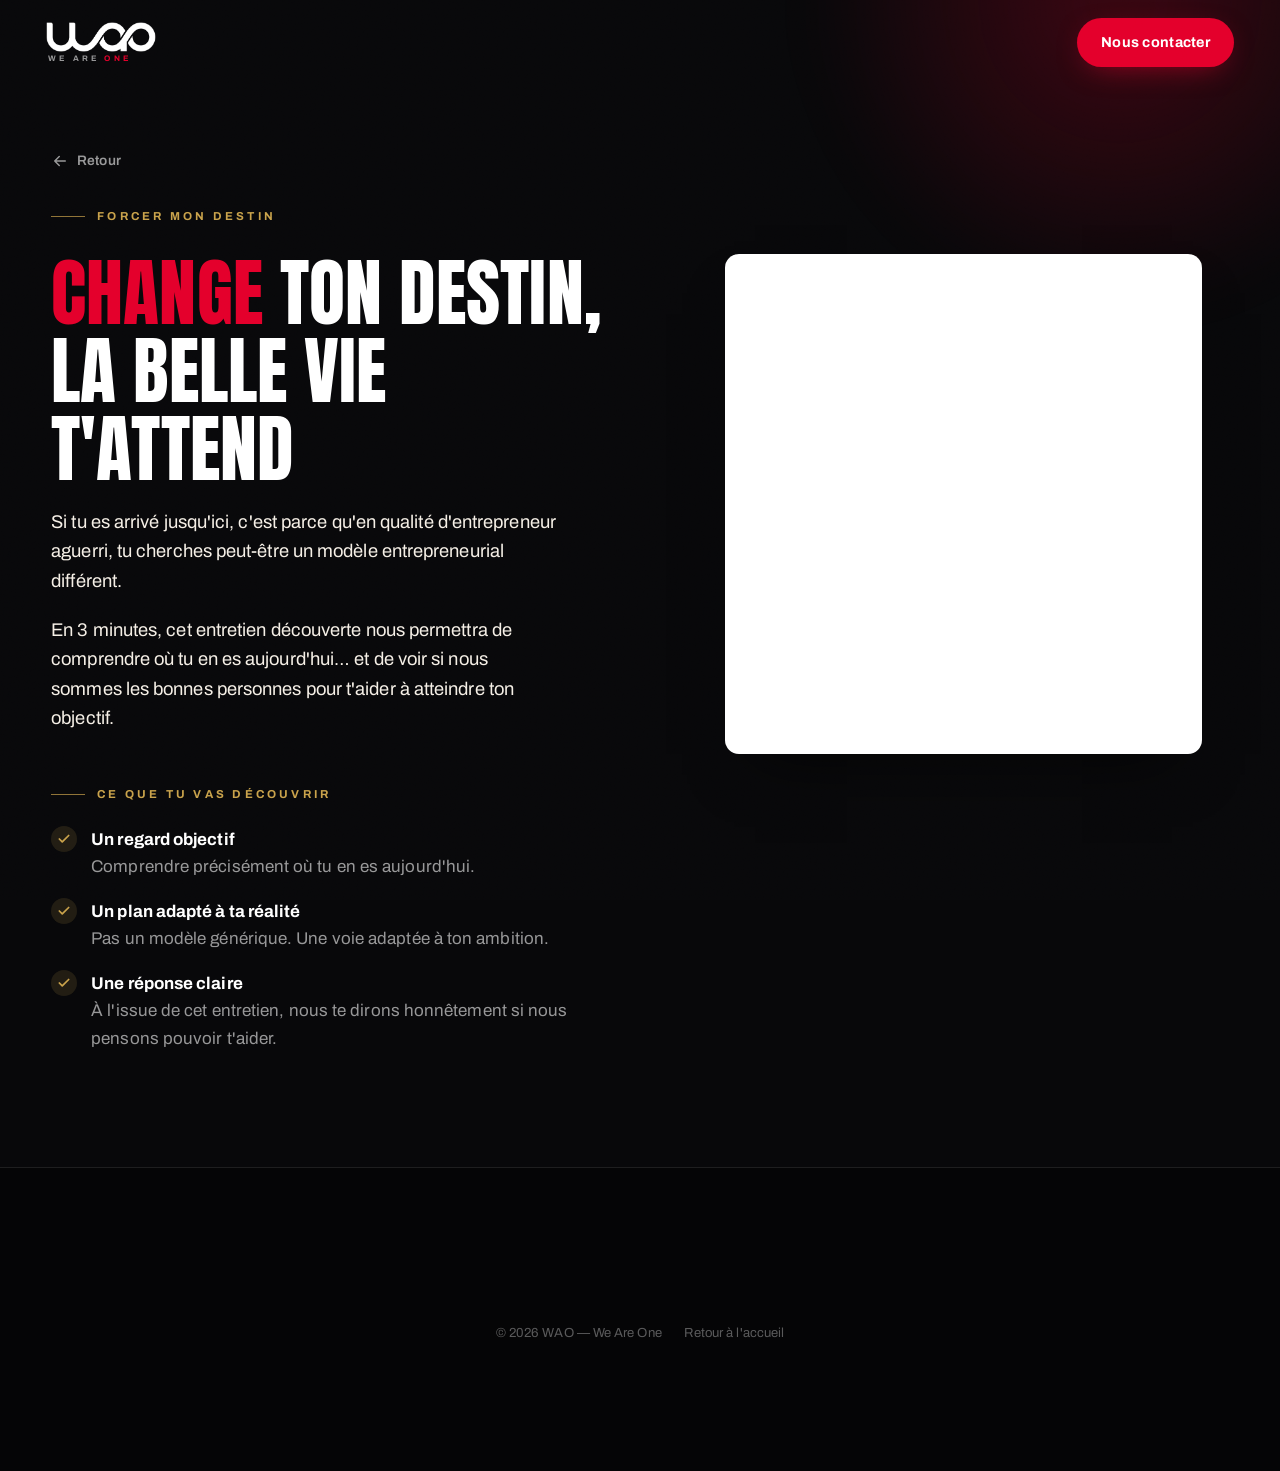
==== commit 4ac54767: "Déplace le play (mobile) entre titre et sous-titre, retire le menu - Mobile : le bouton play du hero" ====
--- a/lifestyle.html
+++ b/lifestyle.html
@@ -21,13 +21,7 @@
       <img class="logo-img" src="assets/logo-wao.png" alt="WAO" />
       <span class="logo-base">We Are <b>One</b></span>
     </a>
-    <nav class="nav" aria-label="Navigation">
-      <a href="index.html#concept">Le concept</a>
-      <a href="index.html#pascal">Pascal</a>
-      <a href="physique.html">Changer mon physique</a>
-      <a href="index.html#contact" class="btn header-cta">Nous contacter</a>
-    </nav>
-    <button class="nav-toggle" aria-label="Ouvrir le menu"><span></span><span></span><span></span></button>
+    <a href="index.html#contact" class="btn">Nous contacter</a>
   </header>
 
   <section class="form-hero life">
--- a/assets/styles.css
+++ b/assets/styles.css
@@ -844,7 +844,7 @@
 }
 .hero-cine-sub .gold { color: var(--gold); }
 .hero-play {
-  position: absolute; top: 44%; left: 46%; transform: translate(-50%, -50%); z-index: 3;
+  position: absolute; top: 50%; left: 48%; transform: translate(-50%, -50%); z-index: 3;
   width: 92px; height: 92px; border-radius: 50%; background: var(--red);
   display: grid; place-items: center; cursor: pointer; border: 0;
   box-shadow: 0 12px 44px -8px rgba(228,0,43,.85);
@@ -1054,7 +1054,7 @@
   .hero-cine-top { flex-direction: column; align-items: stretch; min-height: auto; padding: 0; }
   .hero-cine-left h1 { font-size: clamp(2.4rem, 12vw, 3.6rem); }
   .pascal-card { max-width: none; margin-top: 22px; }
-  .hero-play { position: static; transform: none; margin: 6px auto 24px; width: 78px; height: 78px; }
+  .hero-play { position: static; transform: none; margin: 20px auto; width: 76px; height: 76px; }
   .hero-play:hover { transform: none; }
   .hero-stats { grid-template-columns: repeat(2, 1fr); gap: 24px 0; }
   .hstat { border-left: 1px solid var(--line); padding: 0 16px; }
